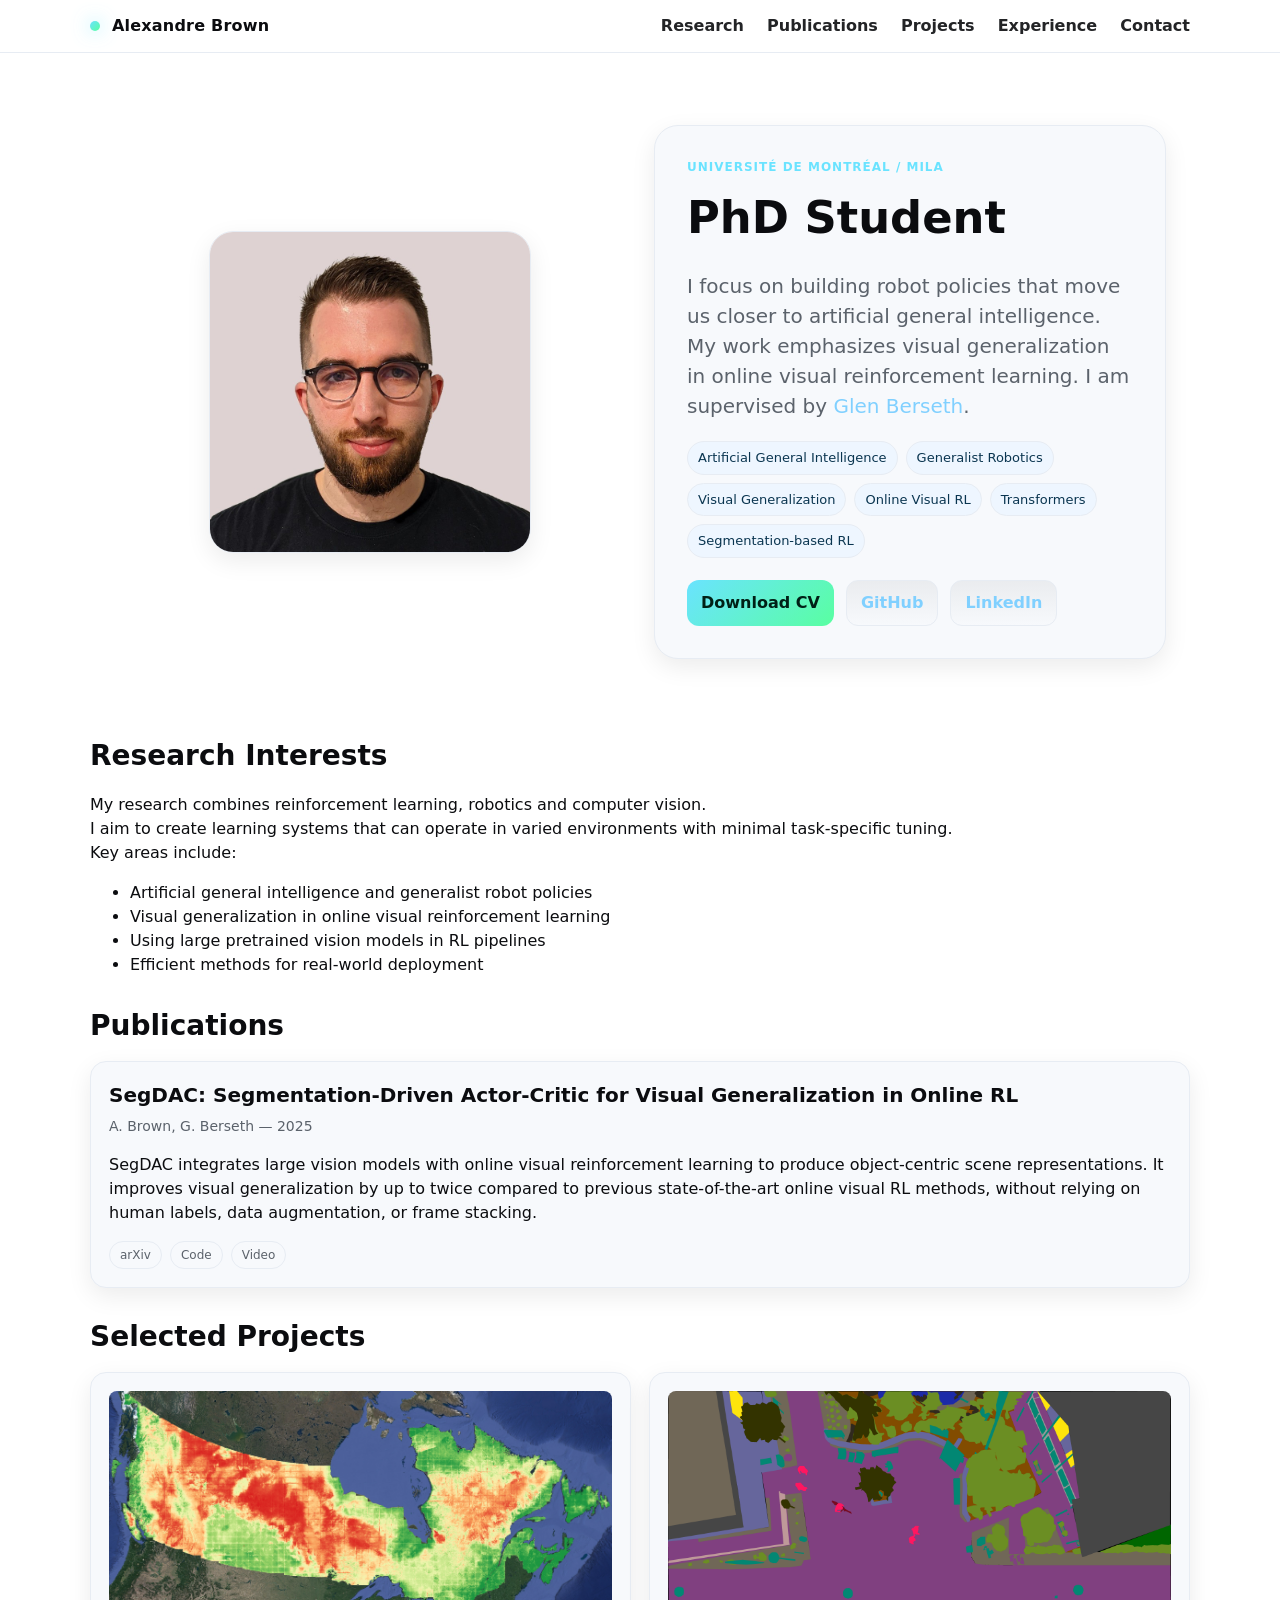
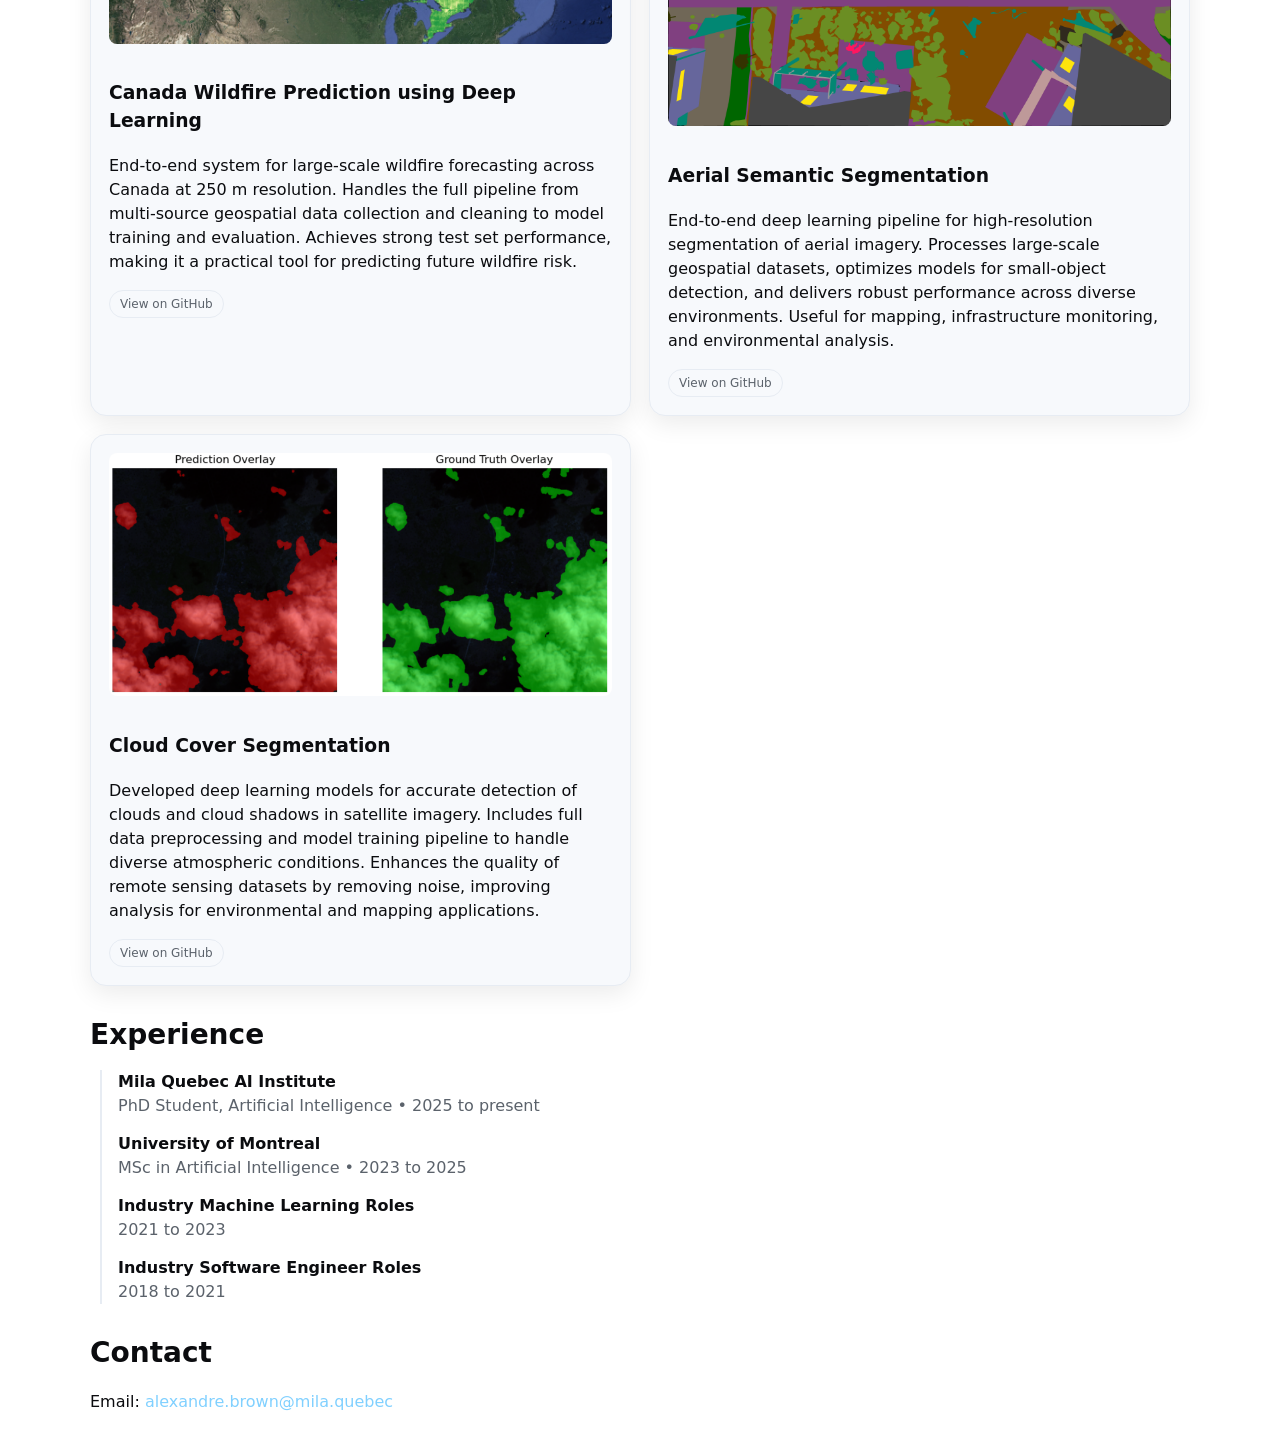
==== index.html @ 9e025491 "Updated publications" ====
<!DOCTYPE html>
<html lang="en">
<head>
  <meta charset="utf-8" />
  <meta name="viewport" content="width=device-width, initial-scale=1" />
  <title>Alexandre Brown — PhD Student at UdeM / Mila</title>
  <meta name="description" content="PhD student at Université de Montréal and Mila working on AGI-oriented generalist robotics, visual generalization in online visual reinforcement learning, and reinforcement learning." />
  <link rel="stylesheet" href="style.css" />
</head>
<body>
  <header class="nav">
    <div class="nav-inner">
      <div class="brand">
        <span class="brand-dot"></span>
        <span>Alexandre Brown</span>
      </div>
      <nav>
        <a href="#research">Research</a>
        <a href="#publications">Publications</a>
        <a href="#projects">Projects</a>
        <a href="#experience">Experience</a>
        <a href="#contact">Contact</a>
      </nav>
    </div>
  </header>

  <main class="wrap">
    <section class="hero">
      <img class="pfp" src="alexbrown.jpeg" alt="Portrait of Alexandre Brown" />
      <div class="hero-card">
        <div class="kicker">Université de Montréal / Mila</div>
        <h1>PhD Student</h1>
        <p class="tagline">
          I focus on building robot policies that move us closer to artificial general intelligence.  
          My work emphasizes visual generalization in online visual reinforcement learning.  
          I am supervised by <a href="https://neo-x.github.io/" target="_blank" rel="noopener">Glen Berseth</a>.
        </p>
        <div class="chips">
          <span class="chip">Artificial General Intelligence</span>
          <span class="chip">Generalist Robotics</span>
          <span class="chip">Visual Generalization</span>
          <span class="chip">Online Visual RL</span>
          <span class="chip">Transformers</span>
          <span class="chip">Segmentation-based RL</span>
        </div>
        <div class="cta">
          <a href="CV.pdf" class="btn primary">Download CV</a>
          <a href="https://github.com/AlexandreBrown" class="btn">GitHub</a>
          <a href="https://www.linkedin.com/in/alexandrebrown/" class="btn">LinkedIn</a>
        </div>
      </div>
    </section>

    <section id="research">
      <div class="section-title">
        <h2>Research Interests</h2>
      </div>
      <p>
        My research combines reinforcement learning, robotics and computer vision.  </br>
        I aim to create learning systems that can operate in varied environments with minimal task-specific tuning.</br>  
        Key areas include:
      </p>
      <ul>
        <li>Artificial general intelligence and generalist robot policies</li>
        <li>Visual generalization in online visual reinforcement learning</li>
        <li>Using large pretrained vision models in RL pipelines</li>
        <li>Efficient methods for real-world deployment</li>
      </ul>
    </section>

    <section id="publications">
      <div class="section-title">
        <h2>Publications</h2>
      </div>
      <div class="paper">
        <h3>SegDAC: Segmentation-Driven Actor-Critic for Visual Generalization in Online RL</h3>
        <div class="meta">A. Brown, G. Berseth — 2025</div>
        <p>
          SegDAC integrates large vision models with online visual reinforcement learning to produce object-centric scene representations.
            It improves visual generalization by up to twice compared to previous state-of-the-art online visual RL methods, without relying on human labels, data augmentation, or frame stacking.
        </p>
        <div class="badges">
          <a class="badge" href="https://arxiv.org/abs/2508.09325" target="_blank">arXiv</a>
          <a class="badge" href="https://github.com/SegDAC/SegDAC" target="_blank">Code</a>
          <a class="badge" href="static/videos/segdac.mp4" target="_blank">Video</a>
        </div>
      </div>
    </section>

    <section id="projects">
  <div class="section-title">
    <h2>Selected Projects</h2>
  </div>
  <div class="grid">

    <!-- Wildfire Prediction -->
    <div class="col-6 card">
      <img src="images/wildfire_project.png" alt="Wildfire Prediction" style="width:100%; border-radius:8px; margin-bottom:10px;">
      <h3>Canada Wildfire Prediction using Deep Learning</h3>
      <p>
        End-to-end system for large-scale wildfire forecasting across Canada at 250 m resolution.  
        Handles the full pipeline from multi-source geospatial data collection and cleaning to model training and evaluation.  
        Achieves strong test set performance, making it a practical tool for predicting future wildfire risk.
      </p>
      <div class="badges">
        <a class="badge" href="https://github.com/AlexandreBrown/WildfirePrediction" target="_blank">View on GitHub</a>
      </div>
    </div>

    <!-- Aerial Semantic Segmentation -->
    <div class="col-6 card">
      <img src="images/aerial_semantic_seg_project.png" alt="Aerial Semantic Segmentation" style="width:100%; border-radius:8px; margin-bottom:10px;">
      <h3>Aerial Semantic Segmentation</h3>
      <p>
        End-to-end deep learning pipeline for high-resolution segmentation of aerial imagery.  
        Processes large-scale geospatial datasets, optimizes models for small-object detection, and delivers robust performance across diverse environments.  
        Useful for mapping, infrastructure monitoring, and environmental analysis.
      </p>
      <div class="badges">
        <a class="badge" href="https://github.com/AlexandreBrown/AerialSemanticSegmentation" target="_blank">View on GitHub</a>
      </div>
    </div>

    <!-- Cloud Cover Detection -->
    <div class="col-6 card">
      <img src="images/cloud_cover_result.png" alt="Cloud Cover Detection" style="width:100%; border-radius:8px; margin-bottom:10px;">
      <h3>Cloud Cover Segmentation</h3>
      <p>
        Developed deep learning models for accurate detection of clouds and cloud shadows in satellite imagery.  
        Includes full data preprocessing and model training pipeline to handle diverse atmospheric conditions.  
        Enhances the quality of remote sensing datasets by removing noise, improving analysis for environmental and mapping applications.
      </p>
      <div class="badges">
        <a class="badge" href="https://github.com/GIF-7005-Projet/cloud-cover-detection" target="_blank">View on GitHub</a>
      </div>
    </div>

</div>
</section>

    <section id="experience">
      <div class="section-title">
        <h2>Experience</h2>
      </div>
      <div class="timeline">
        <div class="timeline-item">
          <strong>Mila Quebec AI Institute</strong><br />
          <span class="muted">PhD Student, Artificial Intelligence • 2025 to present</span>
        </div>
        <div class="timeline-item">
          <strong>University of Montreal</strong><br />
          <span class="muted">MSc in Artificial Intelligence • 2023 to 2025</span>
        </div>
        <div class="timeline-item">
          <strong>Industry Machine Learning Roles</strong><br />
          <span class="muted">2021 to 2023</span>
        </div>
        <div class="timeline-item">
          <strong>Industry Software Engineer Roles</strong><br />
          <span class="muted">2018 to 2021</span>
        </div>
      </div>
    </section>

    <section id="contact">
      <div class="section-title">
        <h2>Contact</h2>
      </div>
      <p>Email: <a href="mailto:alexandre.brown@mila.quebec">alexandre.brown@mila.quebec</a></p>
    </section>
  </main>
</body>
</html>
---- style.css ----
:root {
  --bg: #0b0c0f;
  --text: #e6e6e6;
  --muted: #a0a6ad;
  --brand: #6ae3ff;
  --card: #12141a;
  --link: #80d0ff;
  --accent: #59ffa1;
  --border: #1f2530;
  --shadow: 0 10px 30px rgba(0,0,0,0.3);
  --radius: 16px;
  --maxw: 1100px;
}
@media (prefers-color-scheme: light) {
  :root { --bg: #ffffff; --text: #0b0c0f; --muted: #5b626b; --card:#f7f9fc; --border:#e7ecf3; --shadow:0 8px 24px rgba(0,0,0,0.08);}
}
html, body { margin:0; padding:0; background: var(--bg); color: var(--text); font-family: ui-sans-serif, system-ui, -apple-system, Segoe UI, Roboto, "Helvetica Neue", Arial, "Noto Sans", "Apple Color Emoji", "Segoe UI Emoji"; line-height:1.5; }
a { color: var(--link); text-decoration: none; }
a:hover { text-decoration: underline; }
.wrap { max-width: var(--maxw); margin: 0 auto; padding: 24px; }
header.nav {
  position: sticky; top:0; z-index: 20; backdrop-filter: saturate(1.2) blur(8px);
  background: color-mix(in oklab, var(--bg) 85%, transparent);
  border-bottom: 1px solid var(--border);
}
.nav-inner { display:flex; align-items:center; justify-content:space-between; gap:16px; padding: 14px 24px; max-width:var(--maxw); margin:0 auto;}
.brand { display:flex; align-items:center; gap:12px; font-weight:700; letter-spacing:0.2px; }
.brand-dot { width:10px; height:10px; border-radius:50%; background:linear-gradient(135deg, var(--brand), var(--accent)); box-shadow: 0 0 18px rgba(106,227,255,0.7); }
nav a { margin-left:18px; font-weight:600; color: var(--text); opacity:0.9; }
.hero { display:grid; grid-template-columns: 1fr 1fr; gap:28px; align-items:center; padding:48px 24px; }
.hero-card {
  background: var(--card); border:1px solid var(--border); border-radius: calc(var(--radius) + 8px);
  box-shadow: var(--shadow); padding:32px;
}
.kicker { color: var(--brand); font-weight:700; text-transform:uppercase; letter-spacing: 1px; font-size:12px; }
h1 { font-size: clamp(28px, 3.5vw, 48px); margin: 8px 0 12px; }
.tagline { font-size: clamp(16px, 1.6vw, 20px); color: var(--muted); }
.chips { display:flex; flex-wrap:wrap; gap:8px; margin:18px 0 0; }
.chip { background: #0f1724; color:#bde9ff; border:1px solid var(--border); padding:6px 10px; border-radius:999px; font-size:13px; }
@media (prefers-color-scheme: light) { .chip{ background:#eef6ff; color:#0a3550; } }
.cta { display:flex; gap:12px; margin-top:22px; flex-wrap:wrap; }
.btn {
  display:inline-flex; align-items:center; gap:10px; padding:10px 14px; border-radius:12px; font-weight:700; border:1px solid var(--border);
  background: linear-gradient(180deg, color-mix(in oklab, var(--card), #000 4%), var(--card));
}
.btn.primary { background: linear-gradient(135deg, var(--brand), var(--accent)); color:#002016; border:none; }
.pfp {
  width: 100%; max-width: 320px; aspect-ratio:1/1; border-radius: 24px; object-fit: cover; border: 1px solid var(--border); box-shadow: var(--shadow);
  justify-self:center;
}
.section-title { display:flex; align-items:center; gap:12px; margin: 28px 0 14px; }
.section-title h2 { margin:0; font-size: clamp(20px, 2.2vw, 28px); }
.grid { display:grid; gap:18px; grid-template-columns: repeat(12, 1fr); }
.col-6 { grid-column: span 6; }
.paper, .card {
  background: var(--card); border: 1px solid var(--border); border-radius: var(--radius); padding:18px; box-shadow: var(--shadow);
}
.paper h3 { margin: 0 0 6px; font-size: clamp(16px, 1.7vw, 20px); }
.meta { color: var(--muted); font-size: 14px; margin-bottom:10px; }
.badges { display:flex; flex-wrap:wrap; gap:8px; margin-top:8px; }
.badge { border:1px solid var(--border); border-radius:999px; padding:4px 10px; font-size:12px; color: var(--muted); }
.proj-title { font-weight:700; margin-bottom:4px; }
.timeline { border-left: 2px solid var(--border); margin-left:10px; padding-left:16px; }
.timeline-item { margin: 8px 0 14px; }
.muted { color: var(--muted); }
footer { border-top:1px solid var(--border); margin-top:32px; padding:28px 0 48px; color: var(--muted); }
@media (max-width: 920px) {
  .hero { grid-template-columns: 1fr; }
  .col-6 { grid-column: span 12; }
}
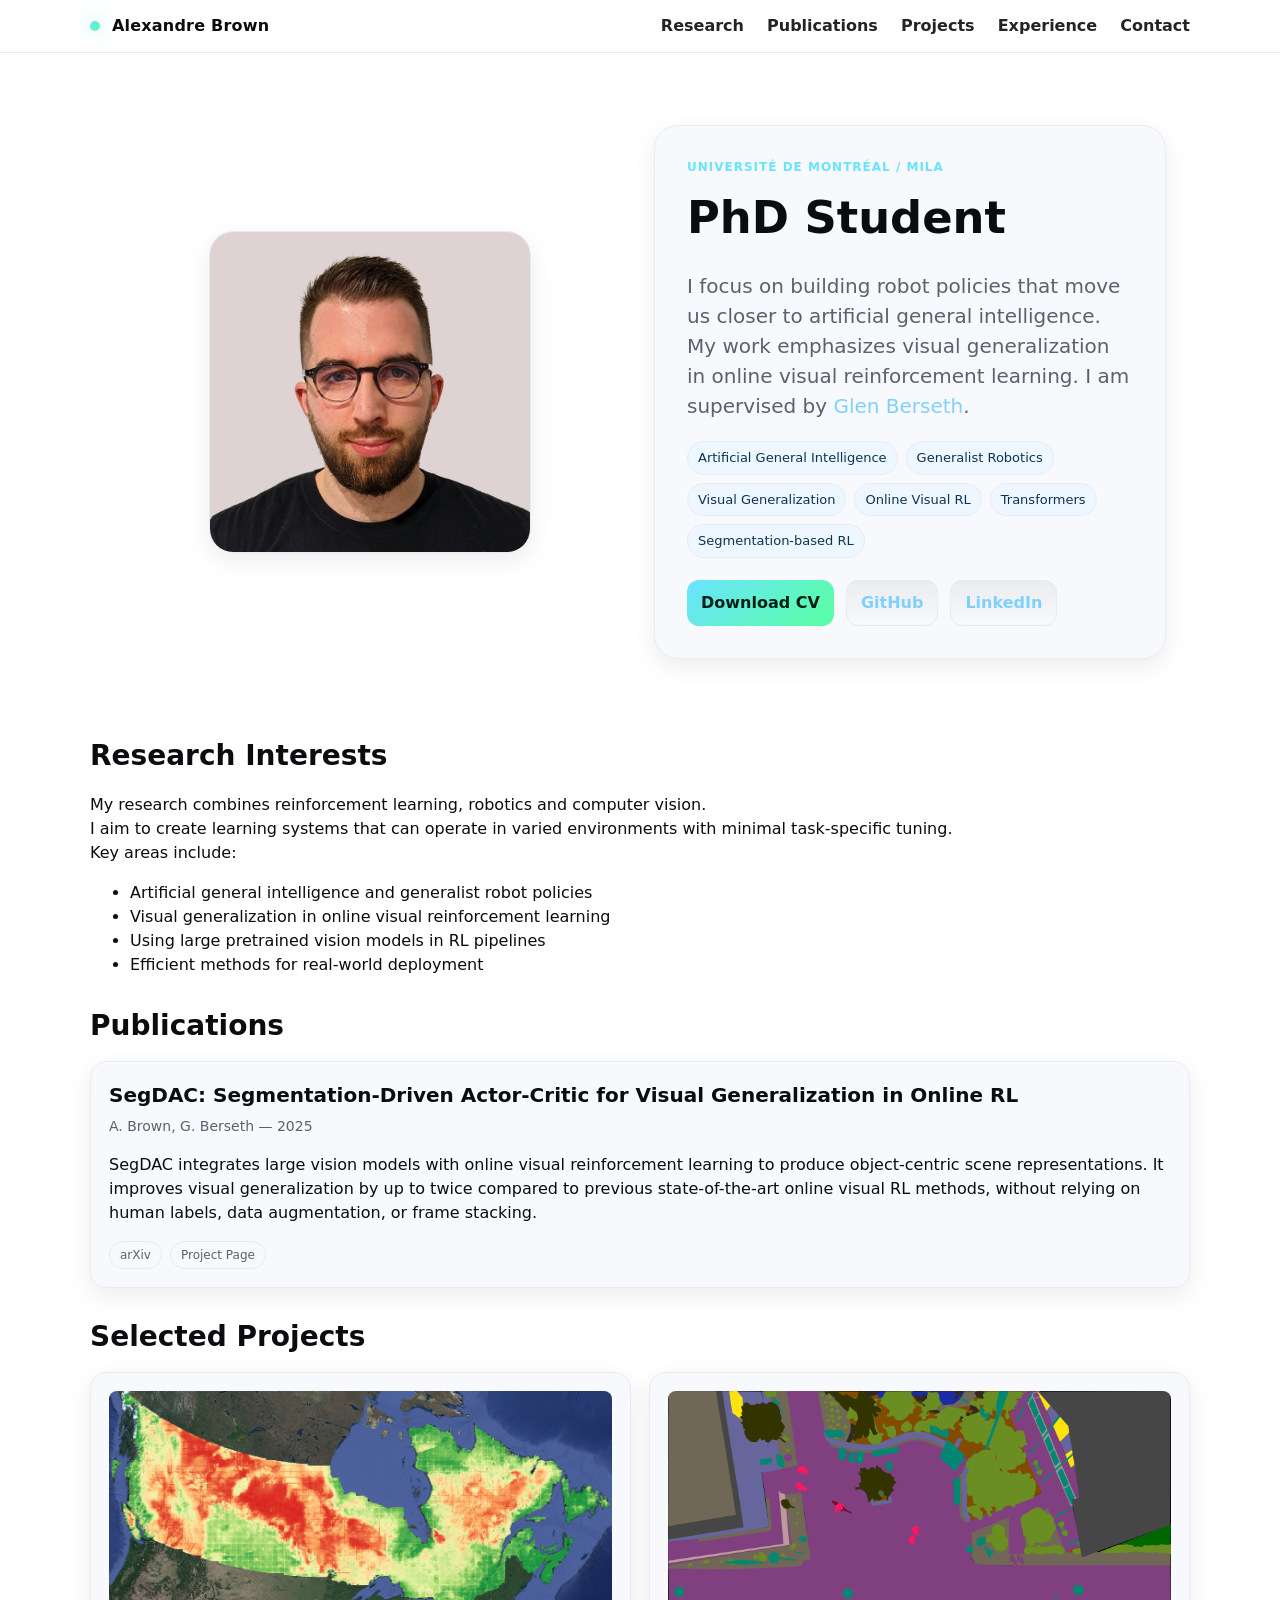
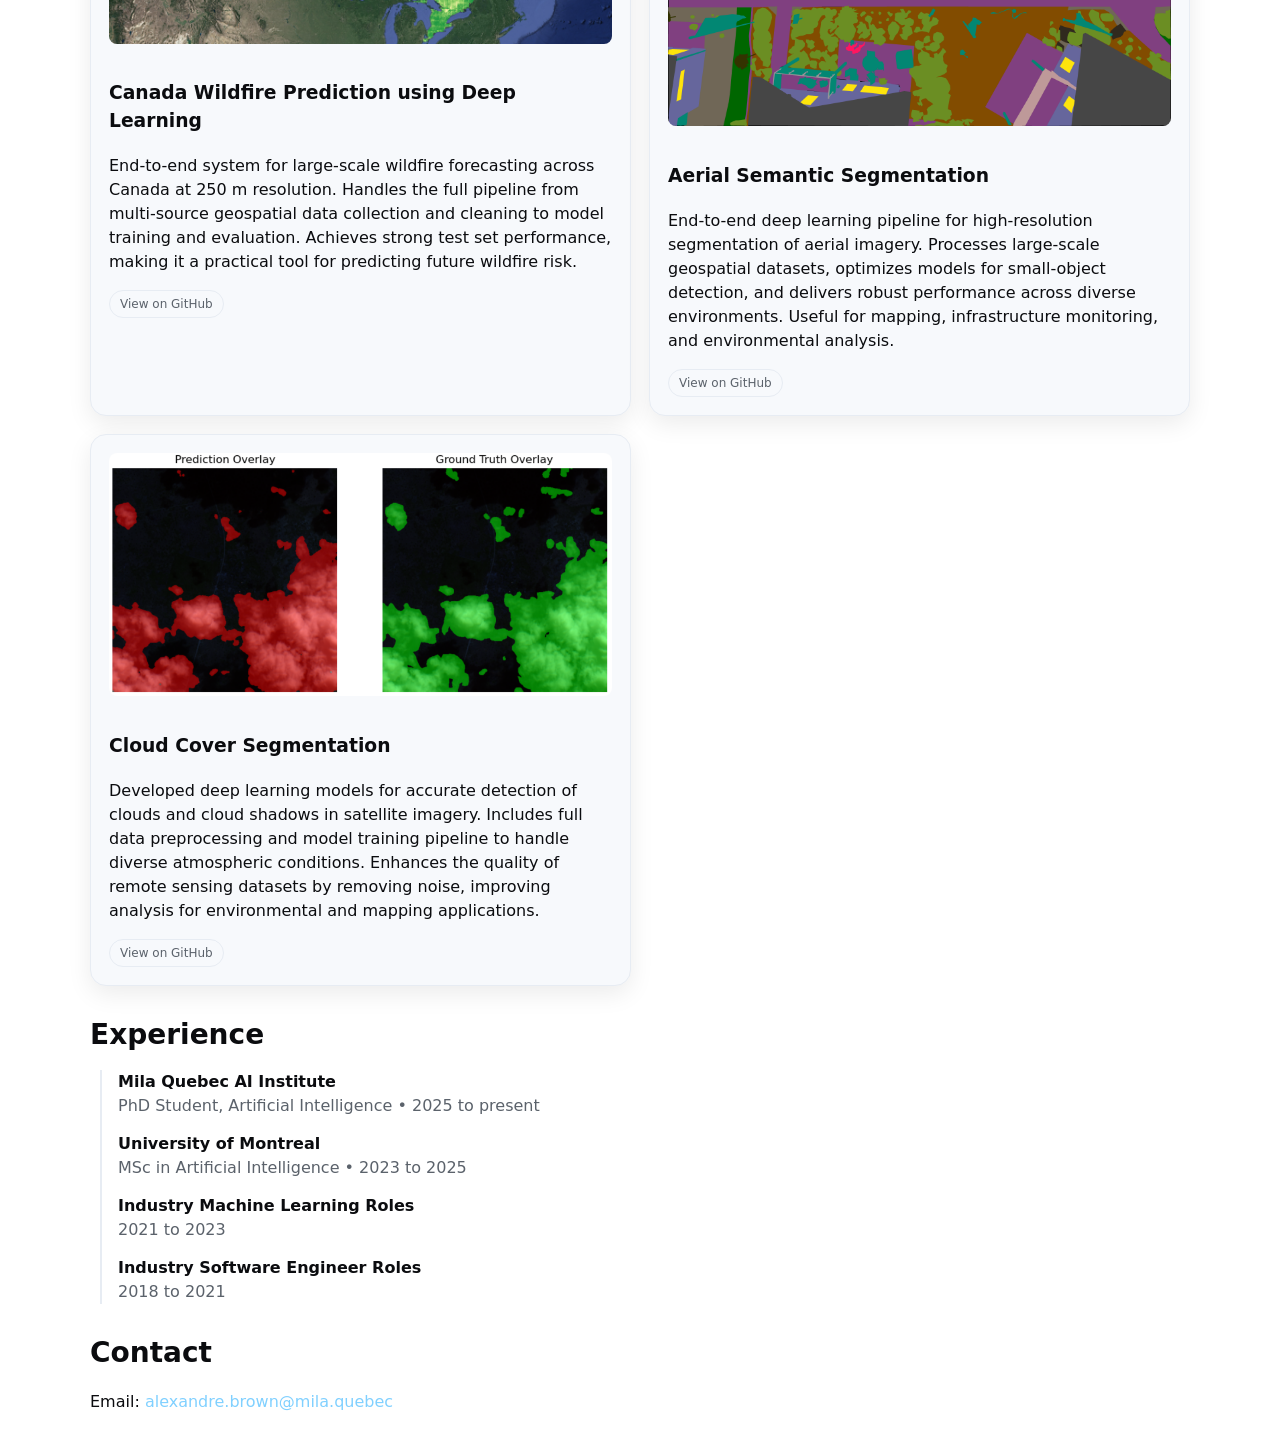
==== commit 0699cf79: "Updated segdac project link" ====
--- a/index.html
+++ b/index.html
@@ -81,8 +81,7 @@
         </p>
         <div class="badges">
           <a class="badge" href="https://arxiv.org/abs/2508.09325" target="_blank">arXiv</a>
-          <a class="badge" href="https://github.com/SegDAC/SegDAC" target="_blank">Code</a>
-          <a class="badge" href="static/videos/segdac.mp4" target="_blank">Video</a>
+          <a class="badge" href="https://segdac.github.io/" target="_blank">Project Page</a>
         </div>
       </div>
     </section>
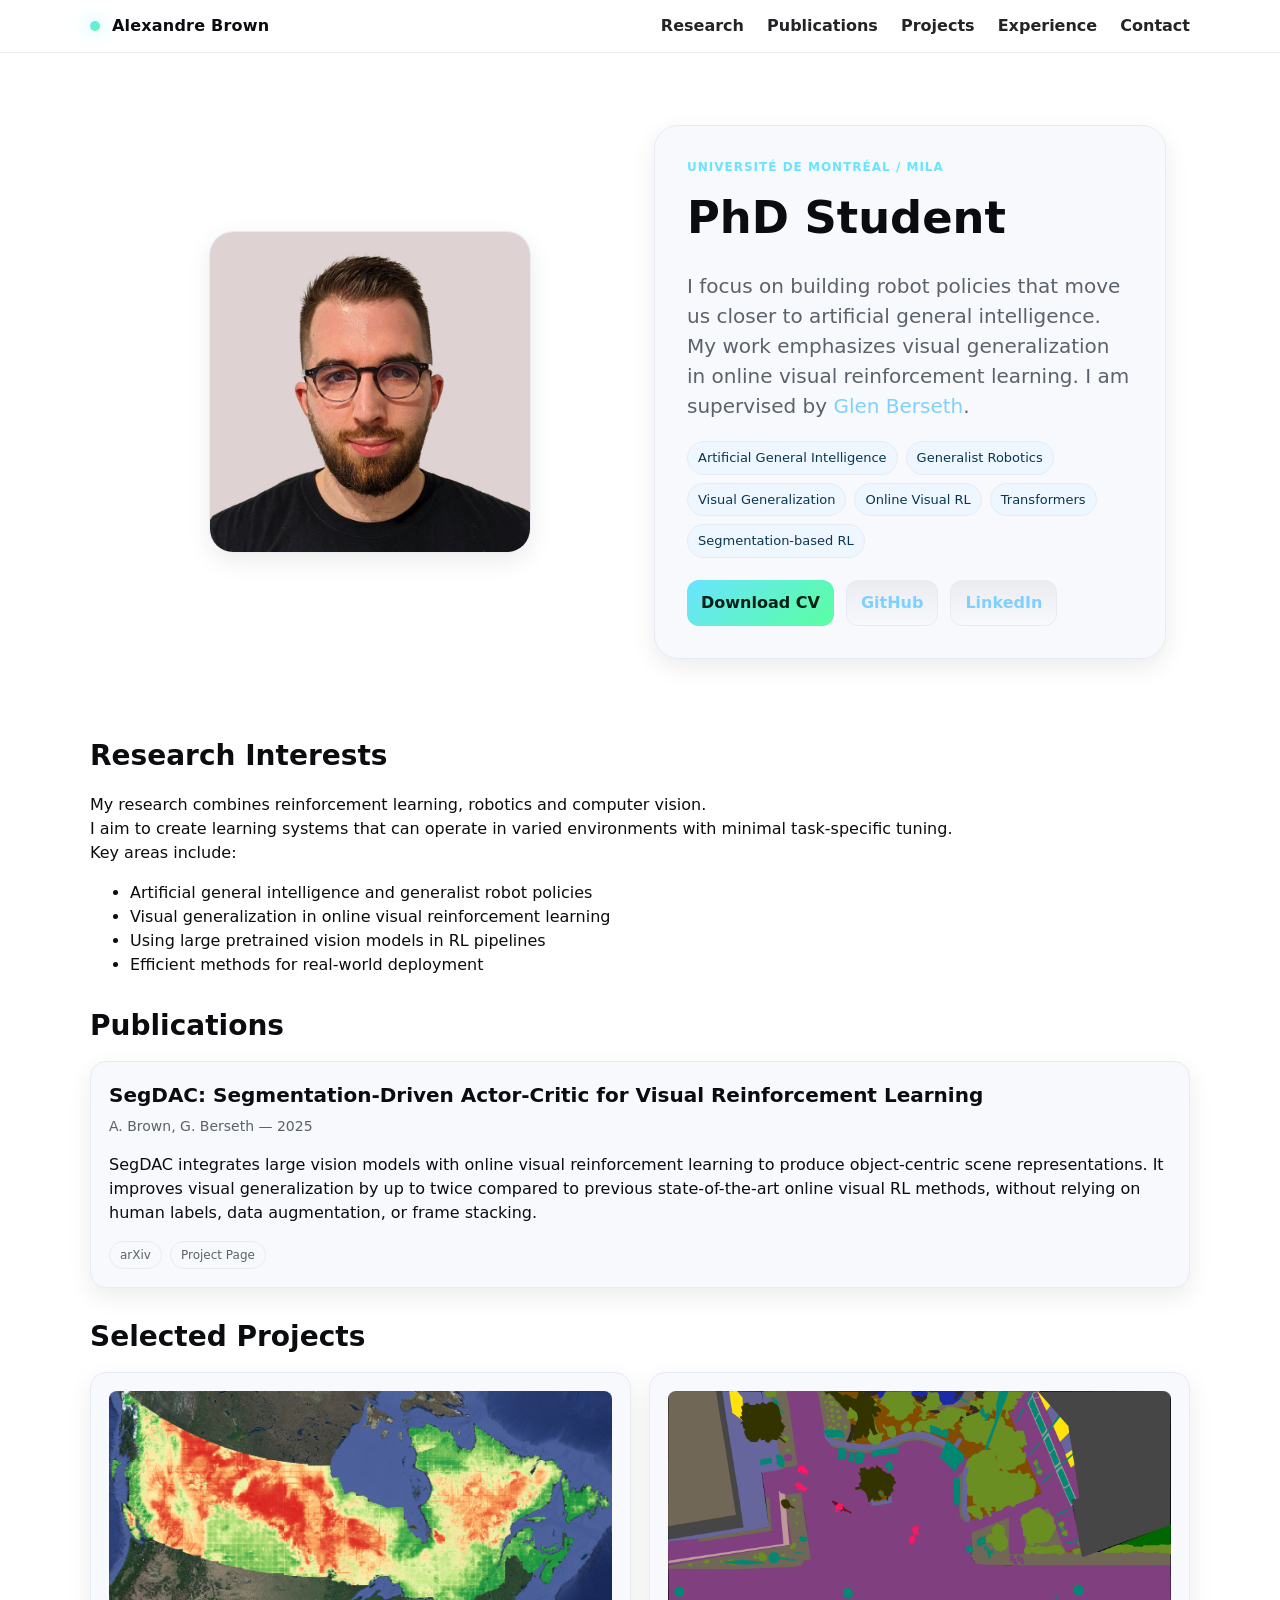
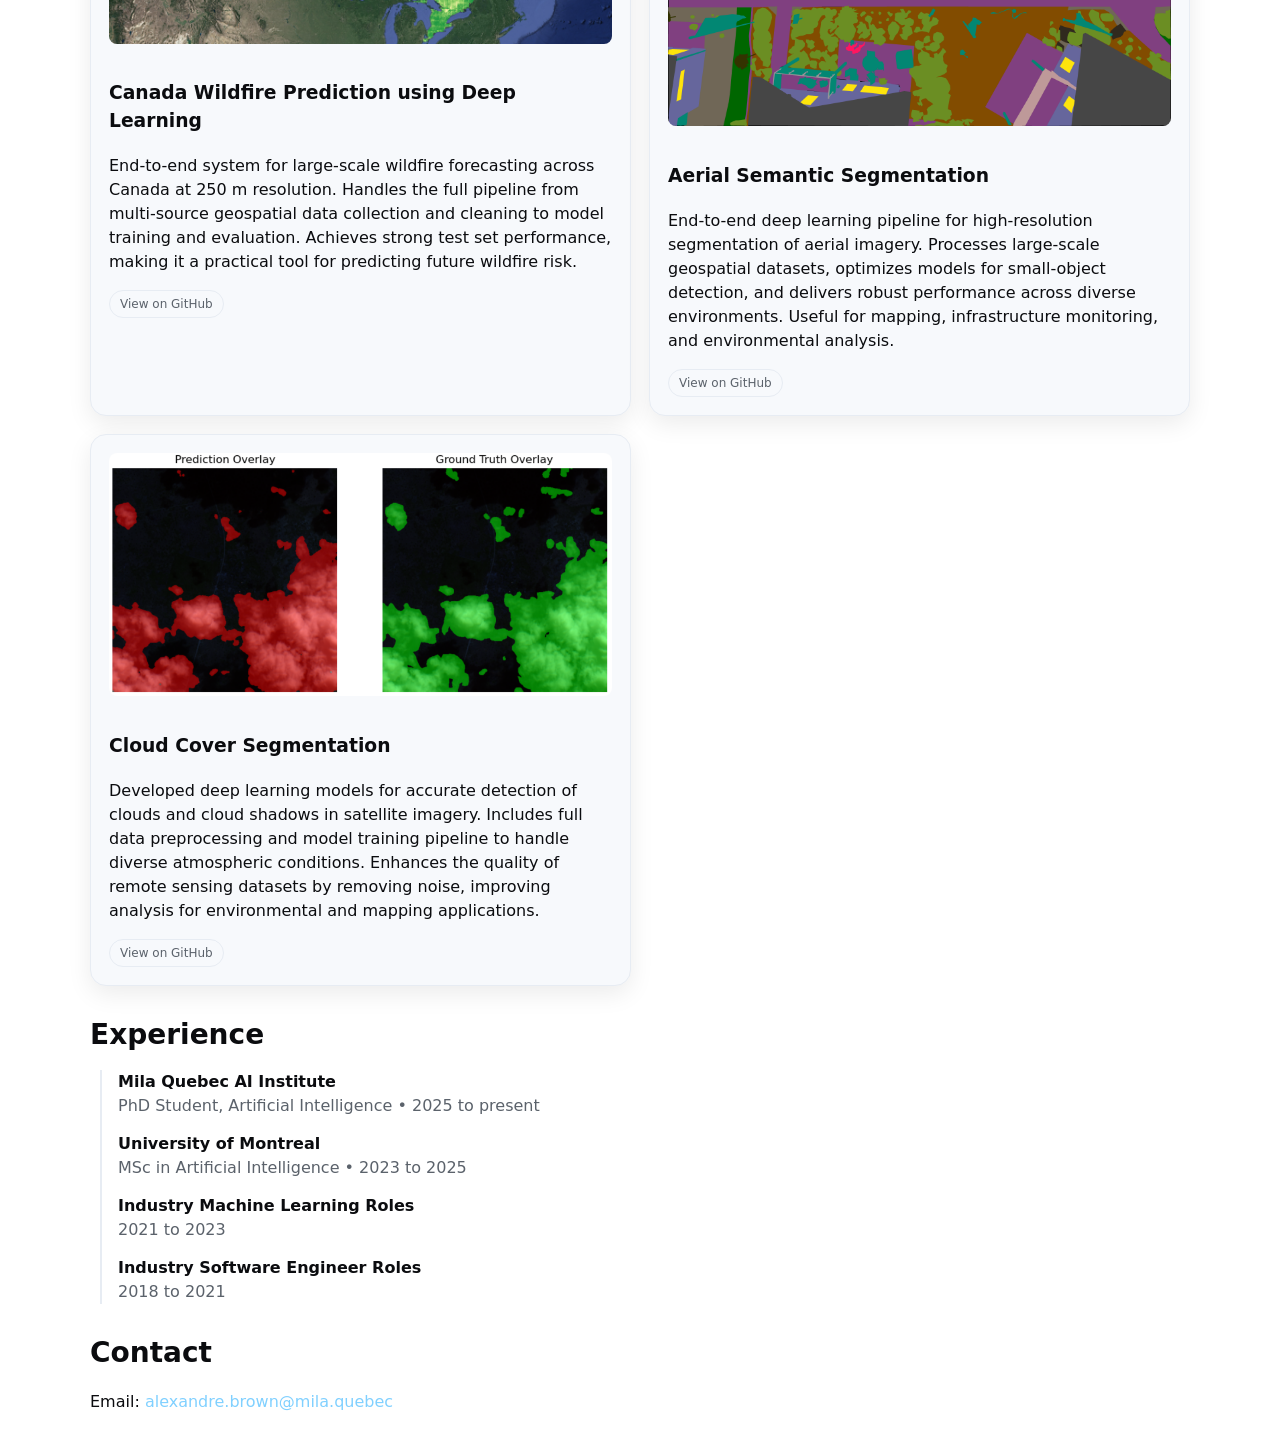
==== commit 4defe843: "Updated publication name" ====
--- a/index.html
+++ b/index.html
@@ -73,7 +73,7 @@
         <h2>Publications</h2>
       </div>
       <div class="paper">
-        <h3>SegDAC: Segmentation-Driven Actor-Critic for Visual Generalization in Online RL</h3>
+        <h3>SegDAC: Segmentation-Driven Actor-Critic for Visual Reinforcement Learning</h3>
         <div class="meta">A. Brown, G. Berseth — 2025</div>
         <p>
           SegDAC integrates large vision models with online visual reinforcement learning to produce object-centric scene representations.
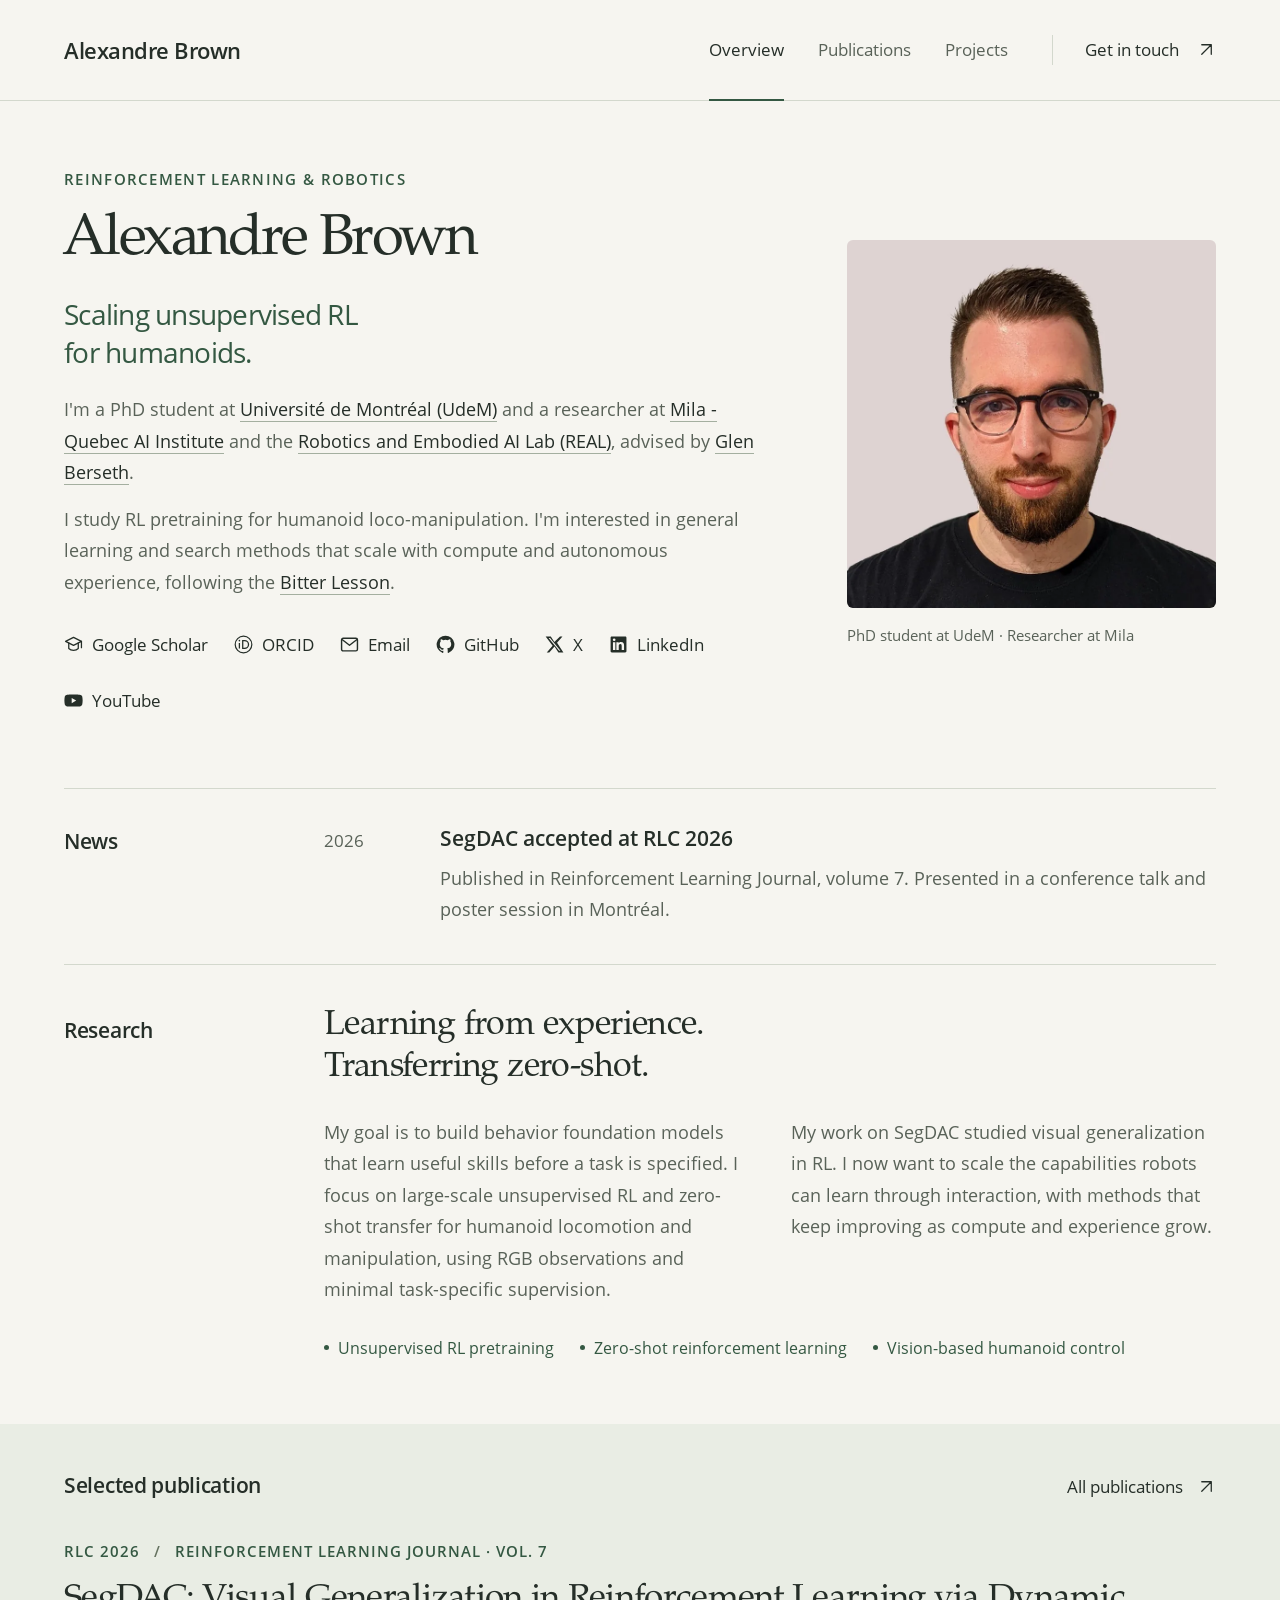
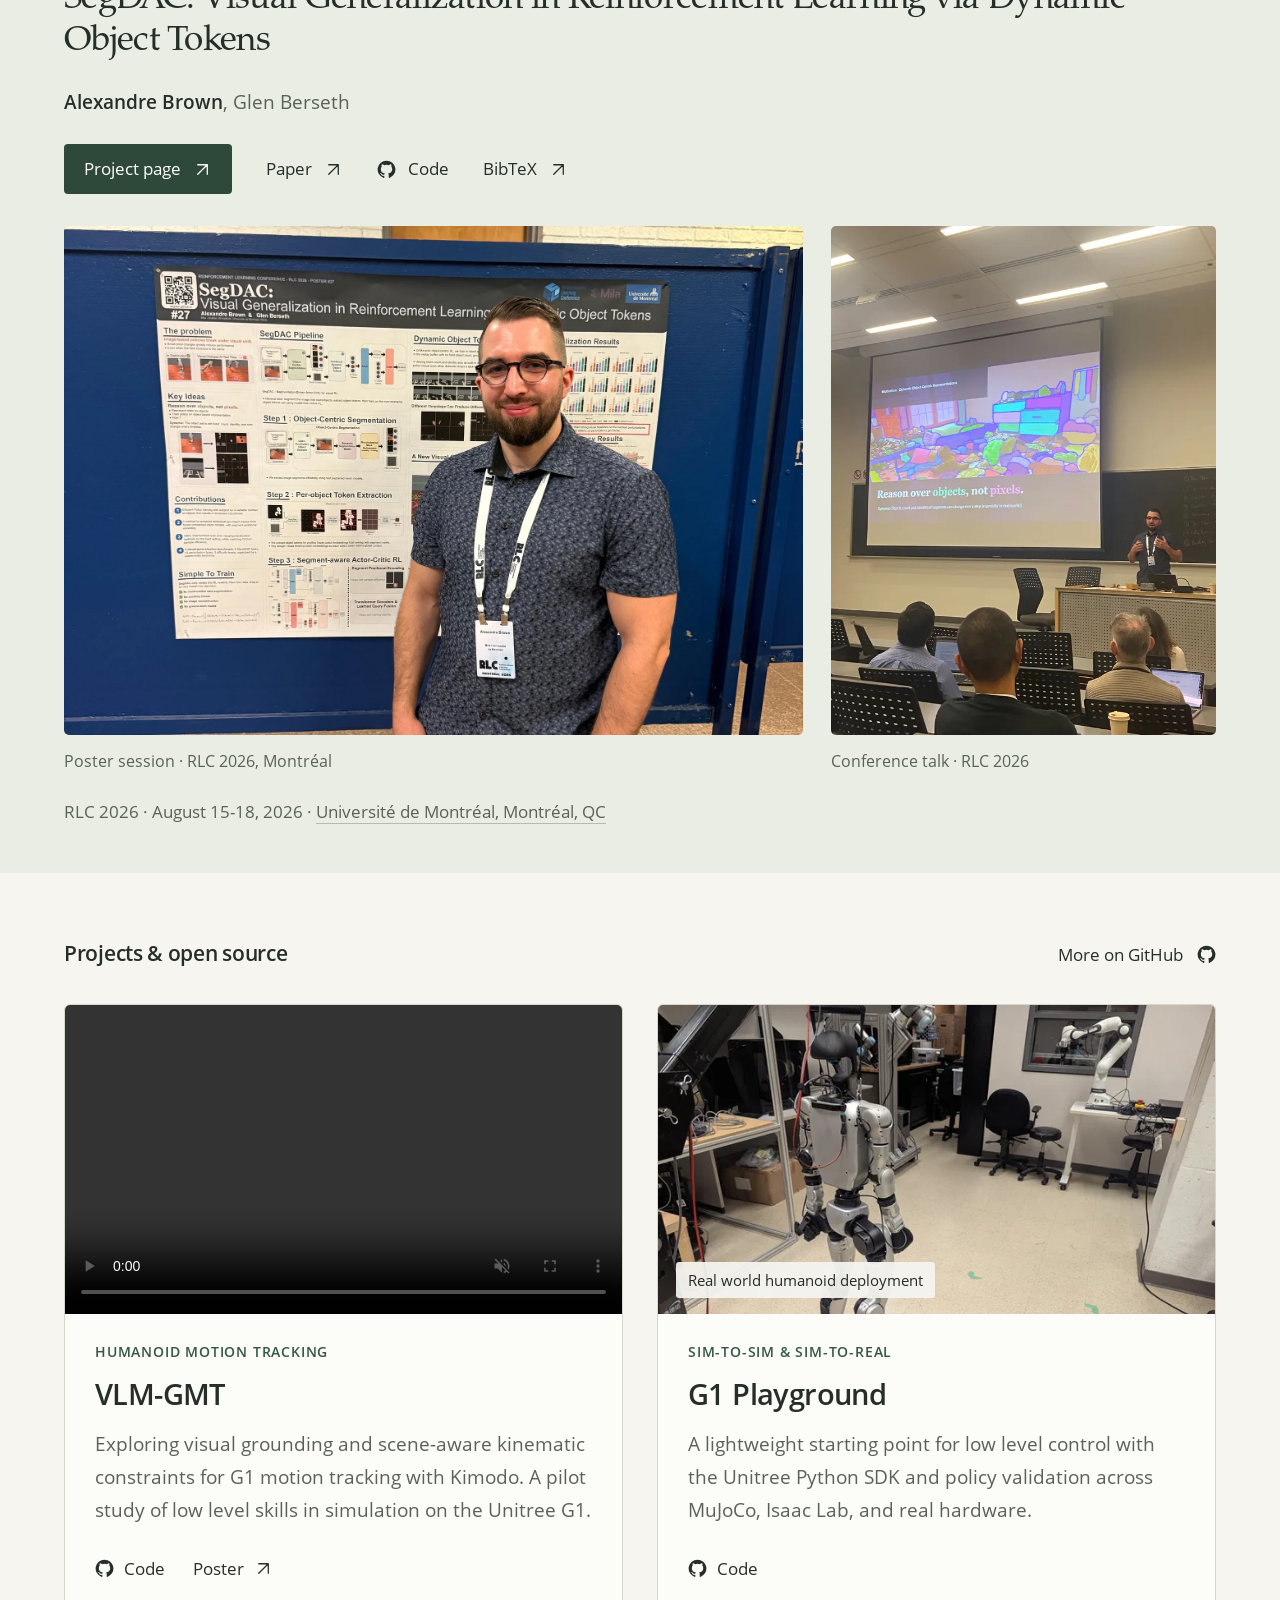
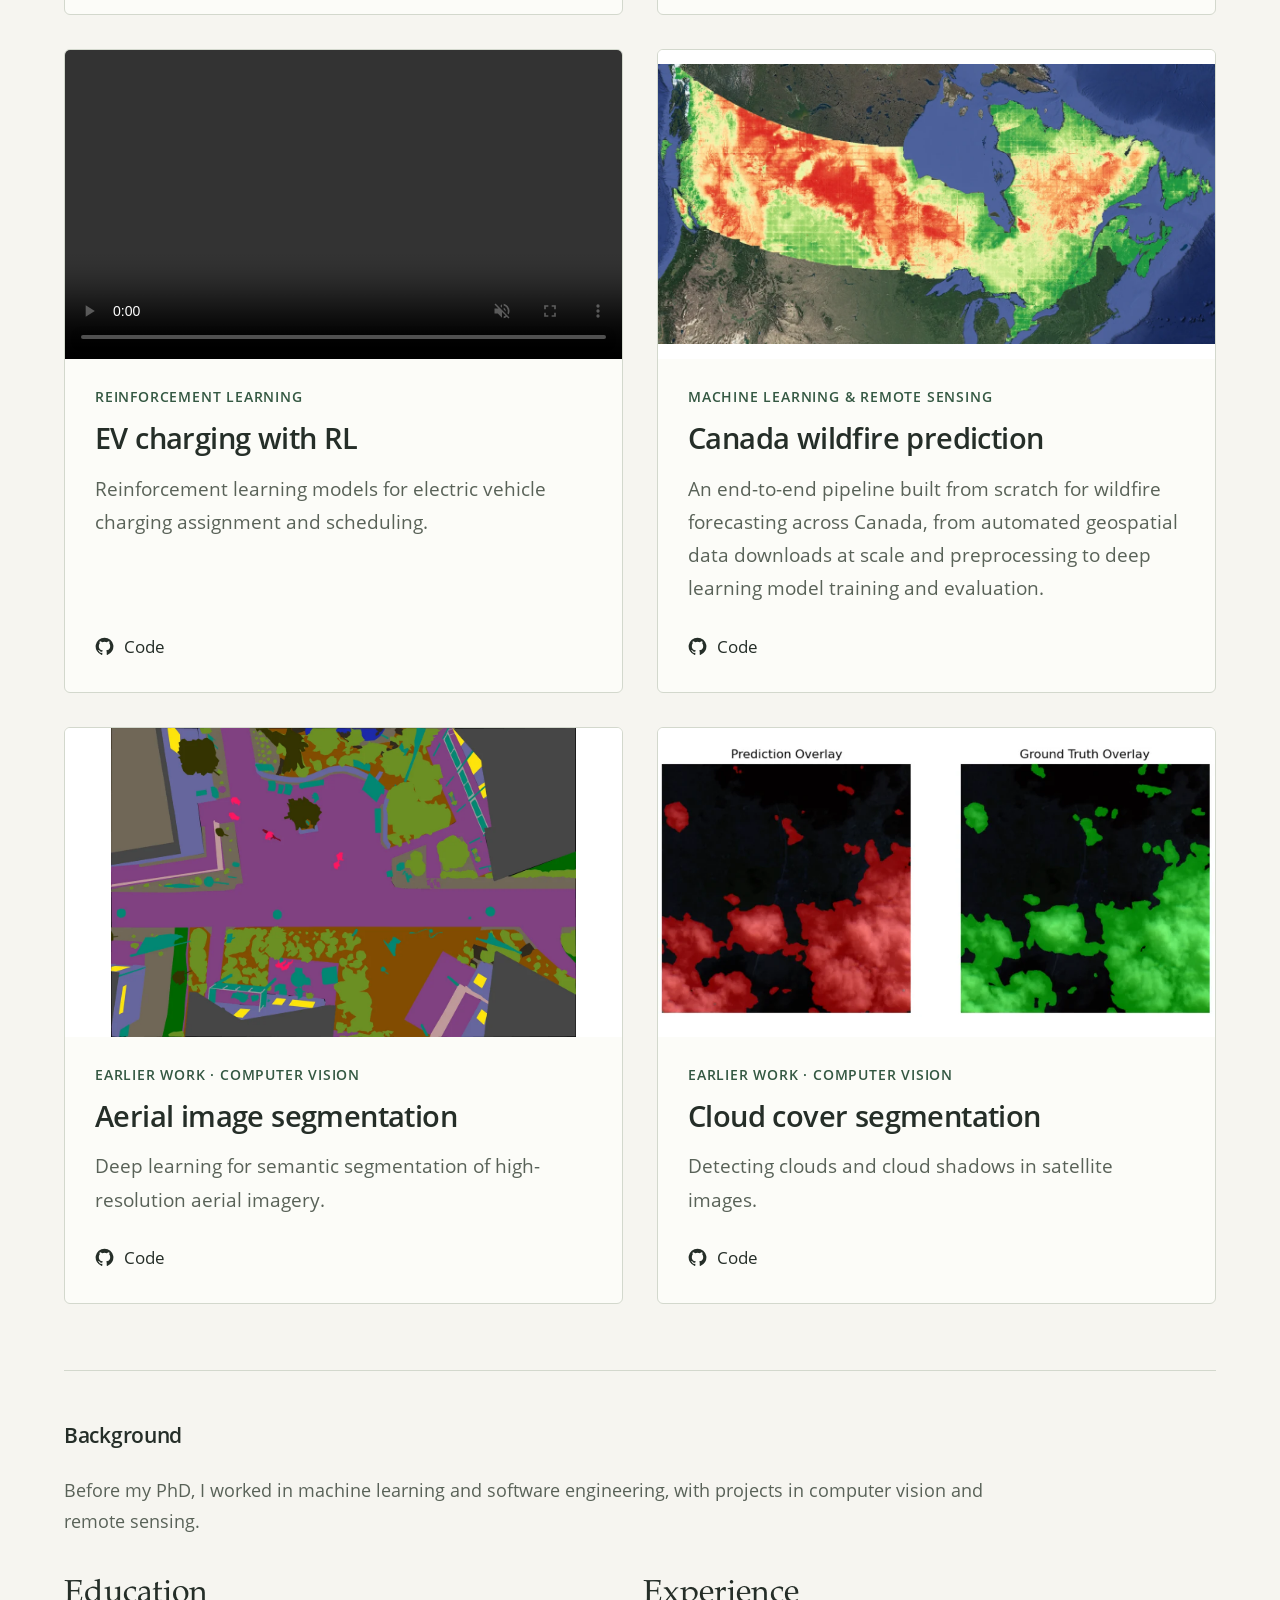
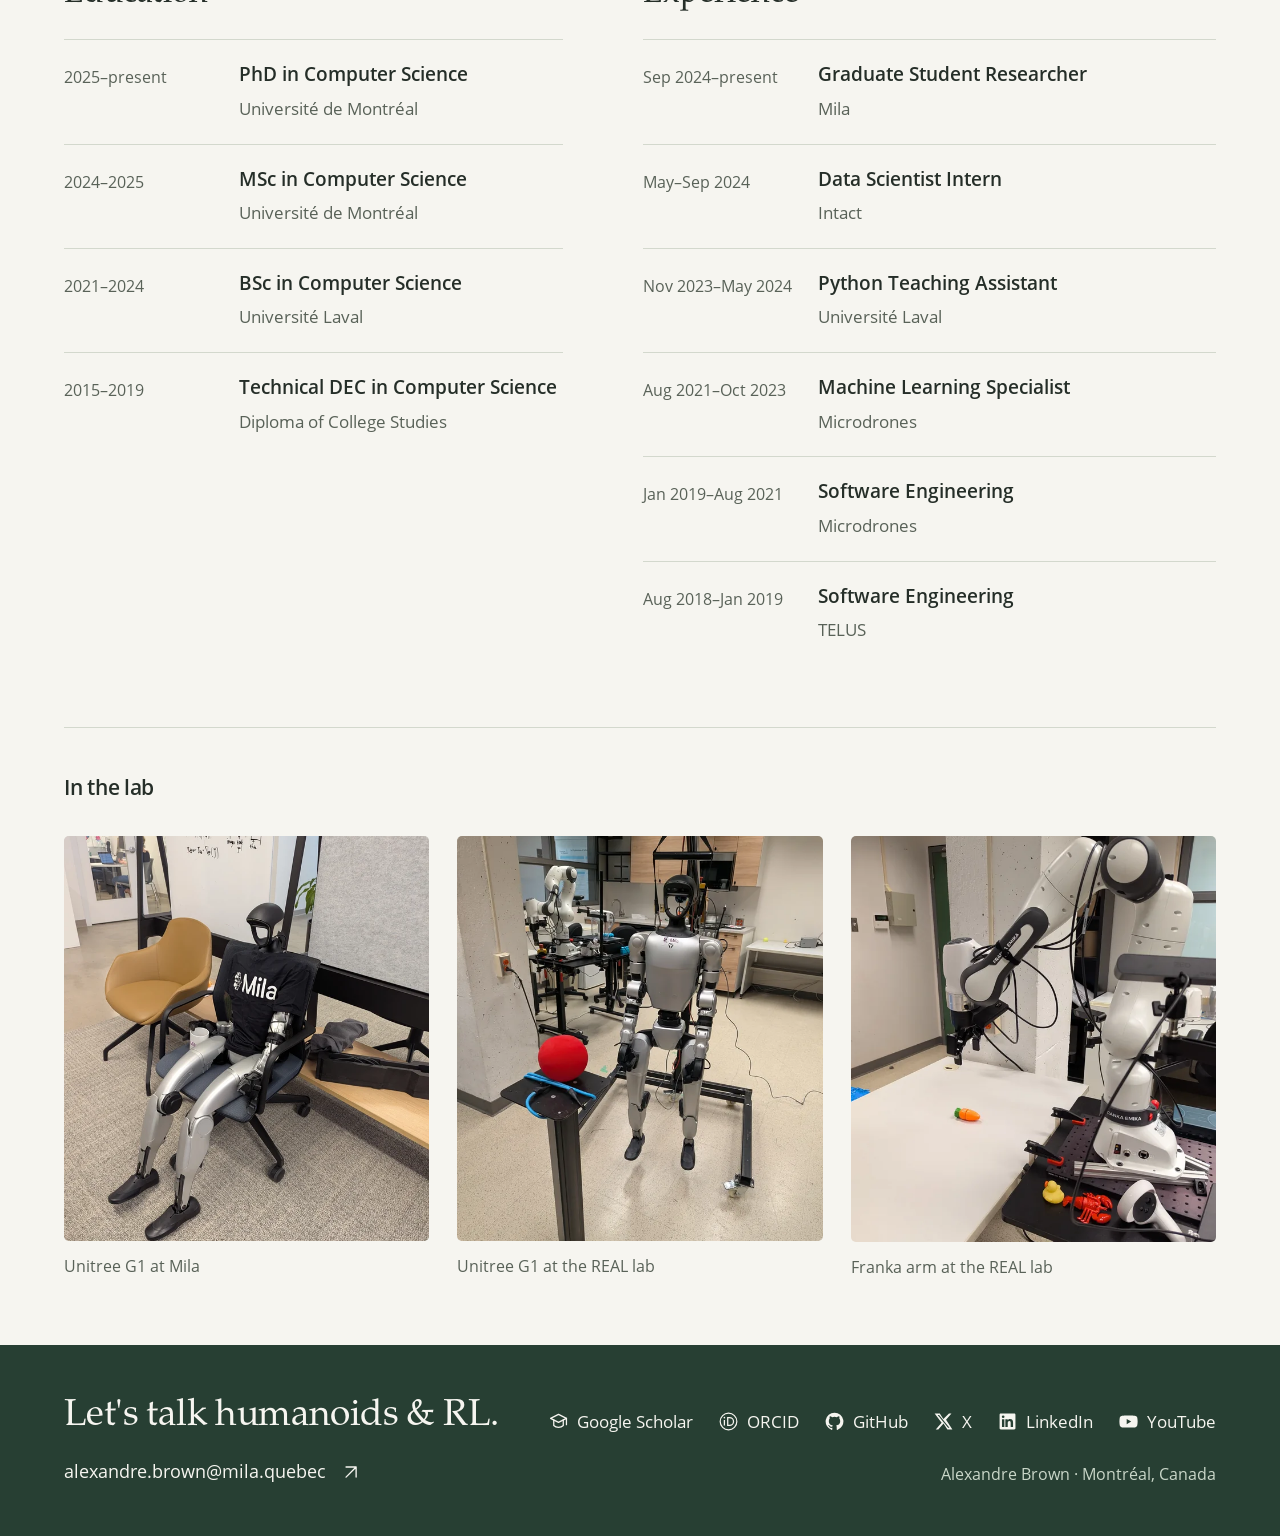
==== commit fdc75bcd: "Updated website" ====
--- a/index.html
+++ b/index.html
@@ -1,172 +1,489 @@
-<!DOCTYPE html>
+<!doctype html>
 <html lang="en">
+
 <head>
-  <meta charset="utf-8" />
-  <meta name="viewport" content="width=device-width, initial-scale=1" />
-  <title>Alexandre Brown — PhD Student at UdeM / Mila</title>
-  <meta name="description" content="PhD student at Université de Montréal and Mila working on AGI-oriented generalist robotics, visual generalization in online visual reinforcement learning, and reinforcement learning." />
-  <link rel="stylesheet" href="style.css" />
+    <meta charset="utf-8">
+    <meta name="viewport" content="width=device-width, initial-scale=1">
+    <meta name="theme-color" content="#f6f5f0">
+    <meta name="description"
+        content="Alexandre Brown. PhD student at Université de Montréal and researcher at Mila and the Robotics and Embodied AI Lab (REAL). Unsupervised reinforcement learning, zero-shot transfer, and humanoid loco-manipulation.">
+    <meta property="og:type" content="website">
+    <meta property="og:title" content="Alexandre Brown | Reinforcement Learning & Robotics">
+    <meta property="og:description"
+        content="Alexandre Brown. PhD student at Université de Montréal and researcher at Mila and the Robotics and Embodied AI Lab (REAL). Unsupervised reinforcement learning, zero-shot transfer, and humanoid loco-manipulation.">
+    <title>Alexandre Brown | Reinforcement Learning & Robotics</title>
+    <link rel="icon" href="assets/favicon.svg" type="image/svg+xml">
+    <link rel="preload" href="assets/fonts/open-sans-regular.woff2" as="font" type="font/woff2" crossorigin>
+    <link rel="preload" href="assets/fonts/p052-roman.woff2" as="font" type="font/woff2" crossorigin>
+    <link rel="stylesheet" href="assets/style.css">
+    <script src="assets/site.js" defer></script>
 </head>
-<body>
-  <header class="nav">
-    <div class="nav-inner">
-      <div class="brand">
-        <span class="brand-dot"></span>
-        <span>Alexandre Brown</span>
-      </div>
-      <nav>
-        <a href="#research">Research</a>
-        <a href="#publications">Publications</a>
-        <a href="#projects">Projects</a>
-        <a href="#experience">Experience</a>
-        <a href="#contact">Contact</a>
-      </nav>
-    </div>
-  </header>
 
-  <main class="wrap">
-    <section class="hero">
-      <img class="pfp" src="alexbrown.jpeg" alt="Portrait of Alexandre Brown" />
-      <div class="hero-card">
-        <div class="kicker">Université de Montréal / Mila</div>
-        <h1>PhD Student</h1>
-        <p class="tagline">
-          I focus on building robot policies that move us closer to artificial general intelligence.  
-          My work emphasizes visual generalization in online visual reinforcement learning.  
-          I am supervised by <a href="https://neo-x.github.io/" target="_blank" rel="noopener">Glen Berseth</a>.
-        </p>
-        <div class="chips">
-          <span class="chip">Artificial General Intelligence</span>
-          <span class="chip">Generalist Robotics</span>
-          <span class="chip">Visual Generalization</span>
-          <span class="chip">Online Visual RL</span>
-          <span class="chip">Transformers</span>
-          <span class="chip">Segmentation-based RL</span>
+<body><a class="skip-link" href="#main">Skip to content</a><svg class="icon-definitions"
+        xmlns="http://www.w3.org/2000/svg" aria-hidden="true">
+        <defs>
+            <symbol id="icon-github" viewBox="0 0 24 24">
+                <path fill="currentColor"
+                    d="M12 .8a11.2 11.2 0 0 0-3.54 21.83c.56.1.77-.24.77-.54v-2.1c-3.13.68-3.79-1.33-3.79-1.33-.51-1.3-1.25-1.65-1.25-1.65-1.02-.7.08-.69.08-.69 1.13.08 1.72 1.16 1.72 1.16 1 1.71 2.62 1.22 3.26.93.1-.72.4-1.22.71-1.5-2.5-.28-5.12-1.25-5.12-5.56 0-1.23.44-2.23 1.16-3.02-.12-.29-.5-1.43.11-2.98 0 0 .95-.3 3.08 1.15a10.7 10.7 0 0 1 5.61 0c2.14-1.45 3.08-1.15 3.08-1.15.61 1.55.23 2.69.11 2.98.72.79 1.16 1.79 1.16 3.02 0 4.32-2.63 5.27-5.14 5.55.4.35.76 1.04.76 2.1v3.09c0 .3.2.65.77.54A11.2 11.2 0 0 0 12 .8Z" />
+            </symbol>
+            <symbol id="icon-x" viewBox="0 0 24 24">
+                <path fill="currentColor"
+                    d="M18.9 2H22l-6.8 7.8L23.2 22h-6.3L12 14.5 5.4 22H2.2l7.4-8.5L.8 2h6.5l4.5 6.8L18.9 2Zm-1.1 18h1.7L6.4 3.9H4.6L17.8 20Z" />
+            </symbol>
+            <symbol id="icon-linkedin" viewBox="0 0 24 24">
+                <path fill="currentColor"
+                    d="M20.5 2h-17C2.7 2 2 2.7 2 3.5v17c0 .8.7 1.5 1.5 1.5h17c.8 0 1.5-.7 1.5-1.5v-17c0-.8-.7-1.5-1.5-1.5ZM8 19H5V9h3v10ZM6.5 7.7a1.7 1.7 0 1 1 0-3.4 1.7 1.7 0 0 1 0 3.4ZM19 19h-3v-4.9c0-1.2 0-2.7-1.7-2.7s-2 1.3-2 2.6v5h-3V9h2.9v1.4c.4-.8 1.4-1.7 2.9-1.7 3.1 0 3.9 2.1 3.9 4.8V19Z" />
+            </symbol>
+            <symbol id="icon-youtube" viewBox="0 0 24 24">
+                <path fill="currentColor"
+                    d="M23 7a3 3 0 0 0-2.1-2.1C19 4.4 12 4.4 12 4.4S5 4.4 3.1 4.9A3 3 0 0 0 1 7a31 31 0 0 0-.5 5 31 31 0 0 0 .5 5 3 3 0 0 0 2.1 2.1c1.9.5 8.9.5 8.9.5s7 0 8.9-.5A3 3 0 0 0 23 17a31 31 0 0 0 .5-5 31 31 0 0 0-.5-5ZM9.7 15.3V8.7l5.7 3.3-5.7 3.3Z" />
+            </symbol>
+            <symbol id="icon-mail" viewBox="0 0 24 24">
+                <g fill="none" stroke="currentColor" stroke-width="1.8" stroke-linecap="round" stroke-linejoin="round">
+                    <rect x="2" y="4" width="20" height="16" rx="2" />
+                    <path d="m3 6 9 7 9-7" />
+                </g>
+            </symbol>
+            <symbol id="icon-arrow" viewBox="0 0 24 24">
+                <path d="M6 18 18 6M6 6h12v12" fill="none" stroke="currentColor" stroke-width="1.6"
+                    stroke-linecap="round" stroke-linejoin="round" />
+            </symbol>
+        <symbol id="icon-scholar" viewBox="0 0 24 24"><g fill="none" stroke="currentColor" stroke-width="1.6" stroke-linecap="round" stroke-linejoin="round"><path d="m2 8 10-5 10 5-10 5L2 8Z"/><path d="M6 10v7c3 3 9 3 12 0v-7M22 8v8"/></g></symbol>
+<symbol id="icon-orcid" viewBox="0 0 24 24"><circle cx="12" cy="12" r="10.5" fill="none" stroke="currentColor" stroke-width="1.5"/><circle cx="6.8" cy="7.1" r="1" fill="currentColor"/><path d="M6.8 10v7M11 7h2.3a5 5 0 0 1 0 10H11V7Z" fill="none" stroke="currentColor" stroke-width="1.6"/></symbol></defs>
+    </svg>
+    <header class="site-header">
+        <div class="header-inner container">
+            <a class="wordmark" href="index.html">Alexandre Brown</a>
+            <nav class="main-nav" aria-label="Main navigation">
+                <a href="index.html" aria-current="page">Overview</a>
+                <a href="publications.html">Publications</a>
+                <a href="index.html#projects">Projects</a>
+            </nav>
+            <a class="header-contact" href="mailto:alexandre.brown@mila.quebec">Get in touch <svg class="icon"
+                    aria-hidden="true">
+                    <use href="#icon-arrow"></use>
+                </svg></a>
         </div>
-        <div class="cta">
-          <a href="CV.pdf" class="btn primary">Download CV</a>
-          <a href="https://github.com/AlexandreBrown" class="btn">GitHub</a>
-          <a href="https://www.linkedin.com/in/alexandrebrown/" class="btn">LinkedIn</a>
+    </header>
+    <main id="main">
+        <section class="hero container" aria-labelledby="intro-title">
+            <div class="hero-copy">
+                <p class="eyebrow">Reinforcement learning & robotics</p>
+                <h1 id="intro-title">Alexandre Brown</h1>
+                <p class="hero-statement">Scaling unsupervised RL<br class="desktop-break"> for humanoids.</p>
+                <p class="intro">I'm a PhD student at <a href="https://www.umontreal.ca/en/" target="_blank"
+                        rel="noopener noreferrer">Université de Montréal
+                        (UdeM)</a> and a researcher at <a href="https://mila.quebec/en" target="_blank"
+                        rel="noopener noreferrer">Mila - Quebec AI Institute</a> and the <a href="https://montrealrobotics.ca/"
+                        target="_blank" rel="noopener noreferrer">Robotics and Embodied AI Lab (REAL)</a>, advised by <a
+                        href="https://neo-x.github.io/" target="_blank" rel="noopener noreferrer">Glen Berseth</a>.</p>
+                <p class="intro">I study RL pretraining for humanoid loco-manipulation. I'm interested in general
+                    learning and search methods that scale with compute and autonomous experience, following the <a
+                        href="https://www.incompleteideas.net/IncIdeas/BitterLesson.html" target="_blank"
+                        rel="noopener noreferrer">Bitter
+                        Lesson</a>.</p>
+                <div class="social-links" aria-label="Find me online"><a href="https://scholar.google.com/citations?hl=en&amp;user=fh0H9tIAAAAJ" target="_blank" rel="noopener noreferrer"><svg class="icon" aria-hidden="true"><use href="#icon-scholar"></use></svg><span>Google Scholar</span></a><a href="https://orcid.org/0009-0006-4547-0390" target="_blank" rel="me noopener noreferrer"><svg class="icon" aria-hidden="true"><use href="#icon-orcid"></use></svg><span>ORCID</span></a><a href="mailto:alexandre.brown@mila.quebec"
+                        target="_blank" rel="noopener noreferrer"><svg class="icon" aria-hidden="true">
+                            <use href="#icon-mail"></use>
+                        </svg><span>Email</span></a><a href="https://github.com/AlexandreBrown/" target="_blank"
+                        rel="noopener noreferrer"><svg class="icon" aria-hidden="true">
+                            <use href="#icon-github"></use>
+                        </svg><span>GitHub</span></a><a href="https://x.com/AlexandreBrown0" target="_blank"
+                        rel="noopener noreferrer"><svg class="icon" aria-hidden="true">
+                            <use href="#icon-x"></use>
+                        </svg><span>X</span></a><a href="https://www.linkedin.com/in/alexandrebrown/" target="_blank"
+                        rel="noopener noreferrer"><svg class="icon" aria-hidden="true">
+                            <use href="#icon-linkedin"></use>
+                        </svg><span>LinkedIn</span></a><a href="https://www.youtube.com/@brownz_rl" target="_blank"
+                        rel="noopener noreferrer"><svg class="icon" aria-hidden="true">
+                            <use href="#icon-youtube"></use>
+                        </svg><span>YouTube</span></a></div>
+            </div>
+            <figure class="hero-figure"><img class="hero-portrait" src="assets/images/portrait.webp" width="800"
+                    height="800" fetchpriority="high" alt="Portrait of Alexandre Brown">
+                <figcaption>PhD student at UdeM · Researcher at Mila</figcaption>
+            </figure>
+        </section>
+        <section class="news-section container section-rule" id="news" aria-labelledby="news-title">
+            <div class="section-label">
+                <h2 id="news-title">News</h2>
+            </div>
+            <div class="news-list">
+                <article class="news-item"><time datetime="2026">2026</time>
+                    <div>
+                        <h3><a href="publications.html#segdac">SegDAC accepted at RLC 2026</a></h3>
+                        <p>Published in Reinforcement Learning Journal, volume 7. Presented in a conference talk and
+                            poster session in Montréal.</p>
+                    </div>
+                </article>
+            </div>
+        </section>
+        <section class="research-section container section-rule" aria-labelledby="research-title">
+            <div class="section-label">
+                <h2 id="research-title">Research</h2>
+            </div>
+            <div class="research-body">
+                <h3 class="research-lead">Learning from experience.<br>Transferring zero-shot.</h3>
+                <div class="research-text">
+                    <p>My goal is to build behavior foundation models that learn useful skills before a task is
+                        specified. I focus on large-scale unsupervised RL and zero-shot transfer for humanoid locomotion
+                        and manipulation, using RGB observations and minimal task-specific supervision.</p>
+                    <p>My work on SegDAC studied visual generalization in RL. I now want to scale the capabilities
+                        robots can learn through interaction, with methods that keep improving as compute and experience
+                        grow.</p>
+                </div>
+                <ul class="research-topics" aria-label="Research interests">
+                    <li>Unsupervised RL pretraining</li>
+                    <li>Zero-shot reinforcement learning</li>
+                    <li>Vision-based humanoid control</li>
+                </ul>
+            </div>
+        </section>
+        <section class="selected-work" aria-labelledby="selected-title">
+            <div class="container">
+                <div class="section-heading">
+                    <div class="section-label">
+                        <h2 id="selected-title">Selected publication</h2>
+                    </div><a class="text-link" href="publications.html">All publications <svg class="icon"
+                            aria-hidden="true">
+                            <use href="#icon-arrow"></use>
+                        </svg></a>
+                </div>
+                <article class="featured-paper">
+                    <div class="paper-heading">
+                        <p class="eyebrow paper-venue">RLC 2026 <span aria-hidden="true">/</span> Reinforcement Learning
+                            Journal · Vol. 7</p>
+                        <h3><a href="https://segdac.github.io/">SegDAC: Visual Generalization in Reinforcement Learning
+                                via Dynamic Object Tokens</a></h3>
+                        <p class="authors"><strong>Alexandre Brown</strong>, <a href="https://neo-x.github.io/">Glen
+                                Berseth</a></p>
+                        <div class="paper-links"><a class="button button-dark" href="https://segdac.github.io/"
+                                target="_blank" rel="noopener noreferrer">Project
+                                page <svg class="icon" aria-hidden="true">
+                                    <use href="#icon-arrow"></use>
+                                </svg></a><a href="https://arxiv.org/abs/2508.09325" target="_blank"
+                                rel="noopener noreferrer">Paper <svg class="icon" aria-hidden="true">
+                                    <use href="#icon-arrow"></use>
+                                </svg></a><a href="https://github.com/SegDAC/SegDAC" target="_blank"
+                                rel="noopener noreferrer"><svg class="icon" aria-hidden="true">
+                                    <use href="#icon-github"></use>
+                                </svg> Code</a><a href="publications.html#segdac-citation" target="_blank"
+                                rel="noopener noreferrer">BibTeX <svg class="icon" aria-hidden="true">
+                                    <use href="#icon-arrow"></use>
+                                </svg></a></div>
+                    </div>
+                    <div class="conference-grid">
+                        <figure class="poster-figure"><a class="photo-link" href="assets/images/segdac-poster.webp"
+                                data-lightbox data-caption="Poster session · RLC 2026, Montréal"
+                                aria-label="Enlarge photo: Alexandre Brown beside his SegDAC poster at RLC 2026"><img
+                                    src="assets/images/segdac-poster.webp"
+                                    srcset="assets/images/segdac-poster-640.webp 640w, assets/images/segdac-poster.webp 1800w"
+                                    sizes="(max-width: 760px) 92vw, 60vw" width="1800" height="1239" loading="lazy"
+                                    alt="Alexandre Brown beside his SegDAC poster at RLC 2026"><span class="expand-icon"
+                                    aria-hidden="true">↗</span></a>
+                            <figcaption>Poster session · RLC 2026, Montréal</figcaption>
+                        </figure>
+                        <figure class="talk-figure"><a class="photo-link" href="assets/images/segdac-talk.webp"
+                                data-lightbox data-caption="Conference talk · RLC 2026"
+                                aria-label="Enlarge photo: Alexandre presenting SegDAC to the conference audience"><img
+                                    src="assets/images/segdac-talk.webp"
+                                    srcset="assets/images/segdac-talk-640.webp 640w, assets/images/segdac-talk.webp 1440w"
+                                    sizes="(max-width: 760px) 92vw, 32vw" width="1440" height="1920" loading="lazy"
+                                    alt="Alexandre presenting SegDAC to the conference audience"><span
+                                    class="expand-icon" aria-hidden="true">↗</span></a>
+                            <figcaption>Conference talk · RLC 2026</figcaption>
+                        </figure>
+                    </div>
+                    <p class="conference-note">RLC 2026 · August 15-18, 2026 · <a
+                            href="https://maps.app.goo.gl/17q8MjLUsW4eya6a9" target="_blank"
+                            rel="noopener noreferrer">Université de Montréal, Montréal, QC</a>
+                    </p>
+                </article>
+            </div>
+        </section>
+        <section class="projects-section container" id="projects" aria-labelledby="projects-title">
+            <div class="section-heading">
+                <div class="section-label">
+                    <h2 id="projects-title">Projects & open source</h2>
+                </div><a class="text-link" href="https://github.com/AlexandreBrown/" target="_blank"
+                    rel="noopener noreferrer">More on GitHub <svg class="icon" aria-hidden="true">
+                        <use href="#icon-github"></use>
+                    </svg></a>
+            </div>
+            <div class="projects-grid">
+                <article class="project-card">
+                    <div class="project-visual project-video">
+                        <video autoplay muted playsinline controls preload="metadata" width="1000" height="500"
+                            src="assets/videos/reach_gt.mp4"
+                            data-video-playlist='["assets/videos/reach_gt.mp4", "assets/videos/kneel_gt.mp4", "assets/videos/walk_to_obj_gt.mp4"]'
+                            aria-label="VLM-GMT simulation examples on the Unitree G1">
+                            <a href="assets/videos/reach_gt.mp4">Watch the Unitree G1 simulation example</a>
+                        </video>
+                    </div>
+                    <div class="project-copy">
+                        <p class="eyebrow">Humanoid motion tracking</p>
+                        <h3><a href="https://github.com/AlexandreBrown/VLM-GMT" target="_blank"
+                                rel="noopener noreferrer">VLM-GMT</a></h3>
+                        <p>Exploring visual grounding and scene-aware kinematic constraints for G1 motion tracking with
+                            Kimodo. A pilot study of low level skills in simulation on the Unitree G1.</p>
+                        <div class="project-links"><a href="https://github.com/AlexandreBrown/VLM-GMT" target="_blank"
+                                rel="noopener noreferrer"><svg class="icon" aria-hidden="true">
+                                    <use href="#icon-github"></use>
+                                </svg> Code</a><a href="assets/vlm-gmt-poster.pdf" target="_blank"
+                                rel="noopener noreferrer">Poster <svg class="icon" aria-hidden="true">
+                                    <use href="#icon-arrow"></use>
+                                </svg></a></div>
+                    </div>
+                </article>
+                <article class="project-card"><a class="project-visual playground-visual"
+                        href="https://github.com/AlexandreBrown/G1-Playground"><img
+                            src="assets/images/g1-playground.webp"
+                            srcset="assets/images/g1-playground-640.webp 640w, assets/images/g1-playground.webp 1600w"
+                            sizes="(max-width:760px) 92vw, 45vw" width="1600" height="1205" loading="lazy"
+                            alt="Unitree G1 humanoid in the Mila robotics lab"><span class="visual-caption">Real world humanoid deployment</span></a>
+                    <div class="project-copy">
+                        <p class="eyebrow">Sim-to-sim & sim-to-real</p>
+                        <h3><a href="https://github.com/AlexandreBrown/G1-Playground" target="_blank"
+                                rel="noopener noreferrer">G1 Playground</a></h3>
+                        <p>A lightweight starting point for low level control with the Unitree Python SDK and policy
+                            validation across MuJoCo, Isaac Lab, and real hardware.</p>
+                        <div class="project-links"><a href="https://github.com/AlexandreBrown/G1-Playground"
+                                target="_blank" rel="noopener noreferrer"><svg class="icon" aria-hidden="true">
+                                    <use href="#icon-github"></use>
+                                </svg> Code</a></div>
+                    </div>
+                </article>
+                <article class="project-card">
+                    <div class="project-visual project-video">
+                        <video autoplay loop muted playsinline controls preload="metadata" width="1920" height="1080"
+                            aria-label="EV charging assignment and scheduling with reinforcement learning">
+                            <source src="assets/videos/ev_charging_rl_example.mp4" type="video/mp4">
+                            <a href="assets/videos/ev_charging_rl_example.mp4">Watch the EV charging RL example</a>
+                        </video>
+                    </div>
+                    <div class="project-copy">
+                        <p class="eyebrow">Reinforcement learning</p>
+                        <h3><a href="https://github.com/INF8250AE/EV-charging-rl" target="_blank"
+                                rel="noopener noreferrer">EV charging with RL</a></h3>
+                        <p>Reinforcement learning models for electric vehicle charging assignment and scheduling.</p>
+                        <div class="project-links"><a href="https://github.com/INF8250AE/EV-charging-rl" target="_blank"
+                                rel="noopener noreferrer"><svg class="icon" aria-hidden="true">
+                                    <use href="#icon-github"></use>
+                                </svg> Code</a></div>
+                    </div>
+                </article>
+                <article class="project-card"><a class="project-visual visual-contain"
+                        href="https://github.com/AlexandreBrown/WildfirePrediction" target="_blank"
+                        rel="noopener noreferrer"><img src="assets/images/project-wildfire.webp" width="1200"
+                            height="604" loading="lazy" alt="Wildfire risk prediction maps across Canada"></a>
+                    <div class="project-copy">
+                        <p class="eyebrow">Machine learning & remote sensing</p>
+                        <h3><a href="https://github.com/AlexandreBrown/WildfirePrediction" target="_blank"
+                                rel="noopener noreferrer">Canada wildfire
+                                prediction</a></h3>
+                        <p>An end-to-end pipeline built from scratch for wildfire forecasting across Canada, from
+                            automated geospatial data downloads at scale and preprocessing to deep learning model
+                            training and evaluation.</p>
+                        <div class="project-links"><a href="https://github.com/AlexandreBrown/WildfirePrediction"
+                                target="_blank" rel="noopener noreferrer"><svg class="icon" aria-hidden="true">
+                                    <use href="#icon-github"></use>
+                                </svg> Code</a></div>
+                    </div>
+                </article>
+                <article class="project-card compact-project"><a class="project-visual visual-contain"
+                        href="https://github.com/AlexandreBrown/AerialSemanticSegmentation" target="_blank"
+                        rel="noopener noreferrer"><img src="assets/images/project-aerial.webp" width="1200" height="800"
+                            loading="lazy" alt="Aerial imagery and semantic segmentation outputs"></a>
+                    <div class="project-copy">
+                        <p class="eyebrow">Earlier work · Computer vision</p>
+                        <h3><a href="https://github.com/AlexandreBrown/AerialSemanticSegmentation" target="_blank"
+                                rel="noopener noreferrer">Aerial image
+                                segmentation</a></h3>
+                        <p>Deep learning for semantic segmentation of high-resolution aerial imagery.</p>
+                        <div class="project-links"><a
+                                href="https://github.com/AlexandreBrown/AerialSemanticSegmentation" target="_blank"
+                                rel="noopener noreferrer"><svg class="icon" aria-hidden="true">
+                                    <use href="#icon-github"></use>
+                                </svg> Code</a></div>
+                    </div>
+                </article>
+                <article class="project-card compact-project"><a class="project-visual visual-contain"
+                        href="https://github.com/GIF-7005-Projet/cloud-cover-detection" target="_blank"
+                        rel="noopener noreferrer"><img src="assets/images/project-clouds.webp" width="921" height="446"
+                            loading="lazy" alt="Satellite imagery and predicted cloud and cloud-shadow masks"></a>
+                    <div class="project-copy">
+                        <p class="eyebrow">Earlier work · Computer vision</p>
+                        <h3><a href="https://github.com/GIF-7005-Projet/cloud-cover-detection" target="_blank"
+                                rel="noopener noreferrer">Cloud cover
+                                segmentation</a></h3>
+                        <p>Detecting clouds and cloud shadows in satellite images.</p>
+                        <div class="project-links"><a href="https://github.com/GIF-7005-Projet/cloud-cover-detection"
+                                target="_blank" rel="noopener noreferrer"><svg class="icon" aria-hidden="true">
+                                    <use href="#icon-github"></use>
+                                </svg> Code</a></div>
+                    </div>
+                </article>
+            </div>
+        </section>
+        <section class="background-section container section-rule" aria-labelledby="background-title">
+            <div class="section-label">
+                <h2 id="background-title">Background</h2>
+            </div>
+            <p class="background-intro">Before my PhD, I worked in machine learning and software engineering, with
+                projects in computer vision and remote sensing.</p>
+            <div class="background-grid">
+                <div class="history">
+                    <h3 class="history-heading">Education</h3>
+                    <div class="history-row">
+                        <p class="history-date">2025–present</p>
+                        <div>
+                            <h4>PhD in Computer Science</h4>
+                            <p>Université de Montréal</p>
+                        </div>
+                    </div>
+                    <div class="history-row">
+                        <p class="history-date">2024–2025</p>
+                        <div>
+                            <h4>MSc in Computer Science</h4>
+                            <p>Université de Montréal</p>
+                        </div>
+                    </div>
+                    <div class="history-row">
+                        <p class="history-date">2021–2024</p>
+                        <div>
+                            <h4>BSc in Computer Science</h4>
+                            <p>Université Laval</p>
+                        </div>
+                    </div>
+                    <div class="history-row">
+                        <p class="history-date">2015–2019</p>
+                        <div>
+                            <h4>Technical DEC in Computer Science</h4>
+                            <p>Diploma of College Studies</p>
+                        </div>
+                    </div>
+                </div>
+                <div class="history">
+                    <h3 class="history-heading">Experience</h3>
+                    <div class="history-row">
+                        <p class="history-date">Sep 2024–present</p>
+                        <div>
+                            <h4>Graduate Student Researcher</h4>
+                            <p>Mila</p>
+                        </div>
+                    </div>
+                    <div class="history-row">
+                        <p class="history-date">May–Sep 2024</p>
+                        <div>
+                            <h4>Data Scientist Intern</h4>
+                            <p>Intact</p>
+                        </div>
+                    </div>
+                    <div class="history-row">
+                        <p class="history-date">Nov 2023–May 2024</p>
+                        <div>
+                            <h4>Python Teaching Assistant</h4>
+                            <p>Université Laval</p>
+                        </div>
+                    </div>
+                    <div class="history-row">
+                        <p class="history-date">Aug 2021–Oct 2023</p>
+                        <div>
+                            <h4>Machine Learning Specialist</h4>
+                            <p>Microdrones</p>
+                        </div>
+                    </div>
+                    <div class="history-row">
+                        <p class="history-date">Jan 2019–Aug 2021</p>
+                        <div>
+                            <h4>Software Engineering</h4>
+                            <p>Microdrones</p>
+                        </div>
+                    </div>
+                    <div class="history-row">
+                        <p class="history-date">Aug 2018–Jan 2019</p>
+                        <div>
+                            <h4>Software Engineering</h4>
+                            <p>TELUS</p>
+                        </div>
+                    </div>
+                </div>
+            </div>
+        </section>
+        <section class="lab-section container section-rule" aria-labelledby="lab-title">
+            <div class="section-heading">
+                <div class="section-label">
+                    <h2 id="lab-title">In the lab</h2>
+                </div>
+                <p class="section-note"></p>
+            </div>
+            <div class="lab-grid">
+                <figure class="seated-figure"><a class="photo-link" href="assets/images/g1-seated.webp" data-lightbox
+                        data-caption="Unitree G1 at Mila"
+                        aria-label="Enlarge photo: A seated Unitree G1 wearing a Mila shirt"><img
+                            src="assets/images/g1-seated.webp"
+                            srcset="assets/images/g1-seated-640.webp 640w, assets/images/g1-seated.webp 1440w"
+                            sizes="(max-width: 760px) 92vw, 32vw" width="1440" height="1913" loading="lazy"
+                            alt="A seated Unitree G1 wearing a Mila shirt"><span class="expand-icon"
+                            aria-hidden="true">↗</span></a>
+                    <figcaption>Unitree G1 at Mila</figcaption>
+                </figure>
+                <figure class=""><a class="photo-link" href="assets/images/g1-lab.webp" data-lightbox
+                        data-caption="Unitree G1 at the REAL lab"
+                        aria-label="Enlarge photo: Unitree G1 beside a red ball in the robotics lab"><img
+                            src="assets/images/g1-lab.webp"
+                            srcset="assets/images/g1-lab-640.webp 640w, assets/images/g1-lab.webp 1440w"
+                            sizes="(max-width: 760px) 92vw, 32vw" width="1440" height="1913" loading="lazy"
+                            alt="Unitree G1 beside a red ball in the robotics lab"><span class="expand-icon"
+                            aria-hidden="true">↗</span></a>
+                    <figcaption>Unitree G1 at the REAL lab</figcaption>
+                </figure>
+                <figure class=""><a class="photo-link" href="assets/images/franka.webp" data-lightbox
+                        data-caption="Franka Panda at the REAL lab"
+                        aria-label="Enlarge photo: Franka Panda above a tabletop manipulation setup"><img
+                            src="assets/images/franka.webp"
+                            srcset="assets/images/franka-640.webp 640w, assets/images/franka.webp 1440w"
+                            sizes="(max-width: 760px) 92vw, 32vw" width="1440" height="1913" loading="lazy"
+                            alt="Franka Panda above a tabletop manipulation setup"><span class="expand-icon"
+                            aria-hidden="true">↗</span></a>
+                    <figcaption>Franka arm at the REAL lab</figcaption>
+                </figure>
+            </div>
+        </section>
+    </main>
+    <footer class="site-footer">
+        <div class="container footer-inner">
+            <div>
+                <p class="footer-name">Let's talk humanoids & RL.</p><a class="email-link"
+                    href="mailto:alexandre.brown@mila.quebec">alexandre.brown@mila.quebec <svg class="icon"
+                        aria-hidden="true">
+                        <use href="#icon-arrow"></use>
+                    </svg></a>
+            </div>
+            <div class="footer-right">
+                <div class="social-links" aria-label="Find me online"><a href="https://scholar.google.com/citations?hl=en&amp;user=fh0H9tIAAAAJ" target="_blank" rel="noopener noreferrer"><svg class="icon" aria-hidden="true"><use href="#icon-scholar"></use></svg><span>Google Scholar</span></a><a href="https://orcid.org/0009-0006-4547-0390" target="_blank" rel="me noopener noreferrer"><svg class="icon" aria-hidden="true"><use href="#icon-orcid"></use></svg><span>ORCID</span></a><a href="https://github.com/AlexandreBrown/"
+                        target="_blank" rel="noopener noreferrer"><svg class="icon" aria-hidden="true">
+                            <use href="#icon-github"></use>
+                        </svg><span>GitHub</span></a><a href="https://x.com/AlexandreBrown0" target="_blank"
+                        rel="noopener noreferrer"><svg class="icon" aria-hidden="true">
+                            <use href="#icon-x"></use>
+                        </svg><span>X</span></a><a href="https://www.linkedin.com/in/alexandrebrown/" target="_blank"
+                        rel="noopener noreferrer"><svg class="icon" aria-hidden="true">
+                            <use href="#icon-linkedin"></use>
+                        </svg><span>LinkedIn</span></a><a href="https://www.youtube.com/@brownz_rl" target="_blank"
+                        rel="noopener noreferrer"><svg class="icon" aria-hidden="true">
+                            <use href="#icon-youtube"></use>
+                        </svg><span>YouTube</span></a></div>
+                <p>Alexandre Brown · Montréal, Canada</p>
+            </div>
         </div>
-      </div>
-    </section>
+    </footer>
+    <dialog class="photo-dialog" aria-label="Photo viewer"><button class="dialog-close" type="button"
+            aria-label="Close photo viewer">Close <span aria-hidden="true">x</span></button>
+        <figure><img alt="">
+            <figcaption></figcaption>
+        </figure>
+    </dialog>
+</body>
 
-    <section id="research">
-      <div class="section-title">
-        <h2>Research Interests</h2>
-      </div>
-      <p>
-        My research combines reinforcement learning, robotics and computer vision.  </br>
-        I aim to create learning systems that can operate in varied environments with minimal task-specific tuning.</br>  
-        Key areas include:
-      </p>
-      <ul>
-        <li>Artificial general intelligence and generalist robot policies</li>
-        <li>Visual generalization in online visual reinforcement learning</li>
-        <li>Using large pretrained vision models in RL pipelines</li>
-        <li>Efficient methods for real-world deployment</li>
-      </ul>
-    </section>
-
-    <section id="publications">
-      <div class="section-title">
-        <h2>Publications</h2>
-      </div>
-      <div class="paper">
-        <h3>SegDAC: Segmentation-Driven Actor-Critic for Visual Reinforcement Learning</h3>
-        <div class="meta">A. Brown, G. Berseth — 2025</div>
-        <p>
-          SegDAC integrates large vision models with online visual reinforcement learning to produce object-centric scene representations.
-            It improves visual generalization by up to twice compared to previous state-of-the-art online visual RL methods, without relying on human labels, data augmentation, or frame stacking.
-        </p>
-        <div class="badges">
-          <a class="badge" href="https://arxiv.org/abs/2508.09325" target="_blank">arXiv</a>
-          <a class="badge" href="https://segdac.github.io/" target="_blank">Project Page</a>
-        </div>
-      </div>
-    </section>
-
-    <section id="projects">
-  <div class="section-title">
-    <h2>Selected Projects</h2>
-  </div>
-  <div class="grid">
-
-    <!-- Wildfire Prediction -->
-    <div class="col-6 card">
-      <img src="images/wildfire_project.png" alt="Wildfire Prediction" style="width:100%; border-radius:8px; margin-bottom:10px;">
-      <h3>Canada Wildfire Prediction using Deep Learning</h3>
-      <p>
-        End-to-end system for large-scale wildfire forecasting across Canada at 250 m resolution.  
-        Handles the full pipeline from multi-source geospatial data collection and cleaning to model training and evaluation.  
-        Achieves strong test set performance, making it a practical tool for predicting future wildfire risk.
-      </p>
-      <div class="badges">
-        <a class="badge" href="https://github.com/AlexandreBrown/WildfirePrediction" target="_blank">View on GitHub</a>
-      </div>
-    </div>
-
-    <!-- Aerial Semantic Segmentation -->
-    <div class="col-6 card">
-      <img src="images/aerial_semantic_seg_project.png" alt="Aerial Semantic Segmentation" style="width:100%; border-radius:8px; margin-bottom:10px;">
-      <h3>Aerial Semantic Segmentation</h3>
-      <p>
-        End-to-end deep learning pipeline for high-resolution segmentation of aerial imagery.  
-        Processes large-scale geospatial datasets, optimizes models for small-object detection, and delivers robust performance across diverse environments.  
-        Useful for mapping, infrastructure monitoring, and environmental analysis.
-      </p>
-      <div class="badges">
-        <a class="badge" href="https://github.com/AlexandreBrown/AerialSemanticSegmentation" target="_blank">View on GitHub</a>
-      </div>
-    </div>
-
-    <!-- Cloud Cover Detection -->
-    <div class="col-6 card">
-      <img src="images/cloud_cover_result.png" alt="Cloud Cover Detection" style="width:100%; border-radius:8px; margin-bottom:10px;">
-      <h3>Cloud Cover Segmentation</h3>
-      <p>
-        Developed deep learning models for accurate detection of clouds and cloud shadows in satellite imagery.  
-        Includes full data preprocessing and model training pipeline to handle diverse atmospheric conditions.  
-        Enhances the quality of remote sensing datasets by removing noise, improving analysis for environmental and mapping applications.
-      </p>
-      <div class="badges">
-        <a class="badge" href="https://github.com/GIF-7005-Projet/cloud-cover-detection" target="_blank">View on GitHub</a>
-      </div>
-    </div>
-
-</div>
-</section>
-
-    <section id="experience">
-      <div class="section-title">
-        <h2>Experience</h2>
-      </div>
-      <div class="timeline">
-        <div class="timeline-item">
-          <strong>Mila Quebec AI Institute</strong><br />
-          <span class="muted">PhD Student, Artificial Intelligence • 2025 to present</span>
-        </div>
-        <div class="timeline-item">
-          <strong>University of Montreal</strong><br />
-          <span class="muted">MSc in Artificial Intelligence • 2023 to 2025</span>
-        </div>
-        <div class="timeline-item">
-          <strong>Industry Machine Learning Roles</strong><br />
-          <span class="muted">2021 to 2023</span>
-        </div>
-        <div class="timeline-item">
-          <strong>Industry Software Engineer Roles</strong><br />
-          <span class="muted">2018 to 2021</span>
-        </div>
-      </div>
-    </section>
-
-    <section id="contact">
-      <div class="section-title">
-        <h2>Contact</h2>
-      </div>
-      <p>Email: <a href="mailto:alexandre.brown@mila.quebec">alexandre.brown@mila.quebec</a></p>
-    </section>
-  </main>
-</body>
 </html>
--- a/assets/style.css
+++ b/assets/style.css
@@ -0,0 +1,407 @@
+@font-face {
+  font-family: 'Open Sans';
+  src: url('fonts/open-sans-regular.woff2') format('woff2');
+  font-weight: 400;
+  font-style: normal;
+  font-display: swap;
+}
+@font-face {
+  font-family: 'Open Sans';
+  src: url('fonts/open-sans-semibold.woff2') format('woff2');
+  font-weight: 600 800;
+  font-style: normal;
+  font-display: swap;
+}
+@font-face {
+  font-family: P052;
+  src: url('fonts/p052-roman.woff2') format('woff2');
+  font-weight: 400;
+  font-style: normal;
+  font-display: swap;
+}
+:root {
+  color-scheme: light;
+  --paper: #f6f5f0;
+  --ink: #252e28;
+  --muted: #596258;
+  --green: #345842;
+  --line: #d3d8cd;
+  --wash: #e9ede4;
+  --serif: P052, 'Palatino Linotype', Palatino, Georgia, serif;
+  --sans: 'Open Sans', 'Helvetica Neue', Arial, sans-serif;
+  --body-size: clamp(18px, 1.1vw, 22px);
+}
+*, *::before, *::after { box-sizing: border-box; }
+html { scroll-behavior: smooth; scroll-padding-top: 32px; }
+body { margin: 0; background: var(--paper); color: var(--ink); font-family: var(--sans); font-size: var(--body-size); line-height: 1.75; -webkit-font-smoothing: antialiased; }
+body.dialog-open { overflow: hidden; }
+::selection { background: #d5e1d3; color: #183523; }
+a { color: inherit; text-decoration-thickness: 1px; text-underline-offset: 5px; }
+a:hover { color: var(--green); }
+a:focus-visible, button:focus-visible, summary:focus-visible { outline: 2px solid var(--green); outline-offset: 5px; border-radius: 3px; }
+button, a, summary { -webkit-tap-highlight-color: transparent; }
+button { font: inherit; cursor: pointer; }
+img { display: block; width: 100%; height: auto; }
+figure, p, h1, h2, h3, h4 { margin: 0; }
+h1, h2, h3, h4 { font-weight: 400; }
+.container { width: min(1540px, calc(100% - 128px)); margin-inline: auto; }
+.icon-definitions { position: absolute; width: 0; height: 0; overflow: hidden; }
+.icon { display: inline-block; width: 1.12em; height: 1.12em; flex-shrink: 0; vertical-align: -.15em; fill: currentColor; }
+.skip-link { position: fixed; top: 10px; left: 16px; z-index: 100; transform: translateY(-160%); padding: 10px 18px; background: var(--ink); color: white; }
+.skip-link:focus { transform: translateY(0); color: white; }
+.site-header { border-bottom: 1px solid var(--line); }
+.header-inner { display: flex; align-items: center; min-height: 100px; gap: 44px; }
+.wordmark { text-decoration: none; flex-shrink: 0; font-size: 22px; font-weight: 600; letter-spacing: -.5px; }
+.main-nav { display: flex; align-self: stretch; gap: 34px; margin-left: auto; }
+.main-nav a { position: relative; display: flex; align-items: center; font-size: 17px; color: var(--muted); text-decoration: none; padding-block: 14px; }
+.main-nav a:hover, .main-nav a[aria-current] { color: var(--ink); }
+.main-nav a[aria-current]::after { position: absolute; bottom: -1px; inset-inline: 0; content: ''; height: 2px; background: var(--green); }
+.header-contact { display: flex; gap: 18px; align-items: center; text-decoration: none; font-size: 17px; padding-left: 32px; border-left: 1px solid var(--line); }
+.hero { display: grid; grid-template-columns: minmax(0, 1.6fr) minmax(280px, .85fr); align-items: center; gap: clamp(50px, 7vw, 130px); padding-block: 66px 68px; }
+.eyebrow { font-size: 15px; letter-spacing: 1.3px; text-transform: uppercase; font-weight: 600; line-height: 1.6; color: var(--green); }
+.hero .eyebrow { margin-bottom: 19px; }
+.hero h1 { font-family: var(--serif); font-size: clamp(58px, 4.4vw, 86px); line-height: 1.1; letter-spacing: -2.6px; margin-left: -2px; }
+.hero-statement { font-size: clamp(28px, 1.8vw, 36px); letter-spacing: -.75px; line-height: 1.35; margin-top: 22px; margin-bottom: 23px; color: var(--green); }
+.intro { color: var(--muted); max-width: 760px; }
+.intro + .intro { margin-top: 15px; }
+.intro a { color: var(--ink); text-decoration-color: #a4afa0; }
+.intro a:hover { color: var(--green); text-decoration-color: var(--green); }
+.social-links { display: flex; align-items: center; flex-wrap: wrap; gap: 16px 26px; }
+.social-links a { display: inline-flex; align-items: center; gap: 9px; font-size: 17px; text-decoration: none; min-height: 40px; }
+.social-links a:hover { text-decoration: underline; }
+.hero .social-links { margin-top: 26px; }
+.hero-figure { width: 100%; max-width: 430px; justify-self: end; }
+.hero-portrait { aspect-ratio: 1; object-fit: cover; border-radius: 6px; background: #deddd6; }
+figcaption { font-size: 16px; color: var(--muted); line-height: 1.6; }
+.hero-figure figcaption { padding-top: 15px; font-size: 15px; }
+.section-rule { border-top: 1px solid var(--line); }
+.section-label h2 { font-size: 21px; font-weight: 600; letter-spacing: -.3px; }
+.section-heading { display: flex; justify-content: space-between; align-items: baseline; gap: 24px; }
+.text-link { font-size: 17px; display: inline-flex; align-items: center; gap: 14px; text-decoration: none; }
+.text-link:hover { text-decoration: underline; }
+.news-section { display: grid; grid-template-columns: 220px 1fr; gap: 40px; padding-block: 34px 38px; }
+.news-item { display: grid; grid-template-columns: 92px 1fr; gap: 24px; }
+.news-item time { color: var(--muted); font-size: 17px; padding-top: 3px; }
+.news-item h3 { font-size: 21px; font-weight: 600; line-height: 1.5; }
+.news-item h3 a { text-decoration: none; }
+.news-item h3 a:hover { text-decoration: underline; }
+.news-item p { font-size: 18px; color: var(--muted); max-width: 950px; margin-top: 8px; }
+.research-section { display: grid; grid-template-columns: 220px 1fr; gap: 40px; padding-block: 47px 62px; }
+.research-lead { font-family: var(--serif); font-size: clamp(34px, 2.4vw, 46px); line-height: 1.25; letter-spacing: -.6px; margin-top: -7px; }
+.research-text { display: grid; grid-template-columns: 1fr 1fr; gap: 42px; color: var(--muted); margin-top: 27px; }
+.research-topics { display: flex; flex-wrap: wrap; list-style: none; padding: 0; margin: 28px 0 0; gap: 12px 26px; font-size: 16px; color: var(--green); }
+.research-topics li { display: flex; gap: 9px; align-items: center; }
+.research-topics li::before { content: ''; width: 5px; height: 5px; border-radius: 50%; background: var(--green); flex-shrink: 0; }
+.selected-work { background: var(--wash); padding-block: 43px 46px; }
+.paper-heading { margin-top: 35px; max-width: 1250px; }
+.paper-venue { font-size: 15px; letter-spacing: 1px; }
+.paper-venue span { margin-inline: 9px; color: #65725f; }
+.paper-heading h3 { font-family: var(--serif); font-size: clamp(35px, 2.7vw, 48px); line-height: 1.22; letter-spacing: -.7px; margin-top: 17px; }
+.paper-heading h3 a, .publication-content h3 a { text-decoration: none; }
+.paper-heading h3 a:hover, .publication-content h3 a:hover { text-decoration: underline; text-decoration-color: #90a58f; }
+.authors { font-size: 19px; color: var(--muted); margin-top: 21px; }
+.authors strong { color: var(--ink); font-weight: 600; }
+.authors a { text-decoration: none; }
+.authors a:hover { text-decoration: underline; }
+.paper-links { display: flex; flex-wrap: wrap; align-items: center; gap: 18px 34px; margin-top: 25px; font-size: 17px; }
+.paper-links a { display: inline-flex; gap: 12px; align-items: center; text-decoration: none; min-height: 46px; }
+.paper-links a:hover { text-decoration: underline; }
+.button { padding: 10px 20px; border-radius: 4px; }
+.button-dark { background: #2e493a; color: #fff; }
+.button-dark:hover { background: #203e2d; color: white; text-decoration: none !important; }
+.conference-grid { display: grid; grid-template-columns: 1.92fr 1fr; gap: 28px; align-items: start; margin-top: 32px; }
+.photo-link { display: block; position: relative; border-radius: 5px; overflow: hidden; background: #dce0d5; }
+.photo-link img { height: 100%; object-fit: cover; transition: transform .35s ease; }
+.photo-link:hover img { transform: scale(1.025); }
+.conference-grid .photo-link { aspect-ratio: 1.4528; }
+.conference-grid .talk-figure .photo-link { aspect-ratio: .7567; }
+.talk-figure img { object-position: 50% 62%; }
+.conference-grid figcaption { padding-top: 14px; }
+.expand-icon { position: absolute; right: 14px; bottom: 14px; display: grid; place-items: center; width: 35px; height: 35px; border-radius: 50%; background: #f6f5f0ed; color: var(--ink); font-size: 20px; opacity: 0; transition: opacity .2s; }
+.photo-link:hover .expand-icon, .photo-link:focus-visible .expand-icon, .project-visual:hover .expand-icon, .project-visual:focus-visible .expand-icon { opacity: 1; }
+.conference-note { font-size: 17px; color: var(--muted); margin-top: 23px; }
+.conference-note a { text-decoration-color: #b4bcac; }
+.projects-section { padding-block: 62px 66px; }
+.projects-grid { display: grid; grid-template-columns: 1fr 1fr; gap: 34px; margin-top: 32px; }
+.project-card { min-width: 0; display: flex; flex-direction: column; border: 1px solid var(--line); border-radius: 6px; overflow: hidden; background: #fcfcf8; }
+.project-visual { display: block; aspect-ratio: 1.8; position: relative; background: #eef0e9; overflow: hidden; }
+.project-visual img { height: 100%; object-fit: cover; transition: transform .35s ease; }
+.project-visual:hover img { transform: scale(1.018); }
+.visual-contain { background: white; }
+.visual-contain img { object-fit: contain; }
+.playground-visual img { object-position: 50% 0%; }
+.visual-caption { position: absolute; left: 18px; bottom: 16px; padding: 5px 12px; font-size: 15px; background: #f6f5f0ed; border-radius: 3px; }
+.project-copy { padding: 27px 30px 25px; display: flex; flex-direction: column; flex: 1; }
+.project-copy .eyebrow { font-size: 14px; letter-spacing: .8px; }
+.project-copy h3 { font-size: 29px; font-weight: 600; line-height: 1.35; letter-spacing: -.6px; margin-top: 10px; }
+.project-copy h3 a { text-decoration: none; }
+.project-copy h3 a:hover { text-decoration: underline; }
+.project-copy > p:not(.eyebrow) { color: var(--muted); margin-top: 15px; font-size: 19px; }
+.project-links { display: flex; gap: 28px; flex-wrap: wrap; margin-top: auto; padding-top: 21px; font-size: 17px; }
+.project-links a { display: inline-flex; align-items: center; gap: 10px; text-decoration: none; min-height: 40px; }
+.project-links a:hover { text-decoration: underline; }
+.project-video video { display: block; width: 100%; height: 100%; object-fit: contain; }
+.background-section { padding-block: 46px 62px; }
+.background-intro { max-width: 960px; color: var(--muted); margin-top: 21px; }
+.background-grid { display: grid; grid-template-columns: 1fr 1.15fr; gap: 80px; margin-top: 37px; }
+.history-heading { font-family: var(--serif); font-size: 32px; line-height: 1.3; margin-bottom: 23px; }
+.history-row { display: grid; grid-template-columns: 150px minmax(0, 1fr); gap: 25px; padding-block: 20px; border-top: 1px solid var(--line); }
+.history-date { font-size: 16px; color: var(--muted); padding-top: 3px; font-variant-numeric: tabular-nums; }
+.history-row h4 { font-size: 19px; font-weight: 600; line-height: 1.5; }
+.history-row div p { font-size: 17px; color: var(--muted); margin-top: 5px; }
+.lab-section { padding-block: 41px 65px; }
+.section-note { font-size: 17px; color: var(--muted); }
+.lab-grid { display: grid; grid-template-columns: repeat(3, 1fr); gap: 28px; margin-top: 30px; }
+.lab-grid .photo-link { aspect-ratio: .9; }
+.lab-grid img { object-position: 50% 50%; }
+.lab-grid .seated-figure img { object-position: 50% 64%; }
+.lab-grid figcaption { padding-top: 13px; }
+.site-footer { background: #273f33; color: #f6f5f0; }
+.footer-inner { display: flex; justify-content: space-between; align-items: end; gap: 40px; padding-block: 48px; }
+.footer-name { font-family: var(--serif); font-size: 37px; line-height: 1.3; margin-bottom: 15px; letter-spacing: -.6px; }
+.email-link { display: inline-flex; align-items: center; gap: 15px; font-size: 18px; text-decoration: none; overflow-wrap: anywhere; }
+.site-footer a:hover { color: white; text-decoration: underline; }
+.footer-right { text-align: right; }
+.footer-right .social-links { justify-content: end; }
+.footer-right > p { color: #c9d6c8; font-size: 16px; margin-top: 18px; }
+.publications-main { max-width: 1420px; min-height: calc(100svh - 330px); padding-block: 65px 75px; }
+.page-intro { margin-bottom: 49px; }
+.page-intro h1 { font-family: var(--serif); font-size: clamp(54px, 4.4vw, 78px); line-height: 1.15; letter-spacing: -1.9px; margin-top: 17px; }
+.page-intro > p:last-child { color: var(--muted); margin-top: 17px; }
+.year-heading { display: flex; justify-content: space-between; align-items: center; gap: 20px; border-bottom: 1px solid var(--line); padding-bottom: 17px; }
+.year-heading h2 { font-family: var(--serif); font-size: 35px; line-height: 1.3; }
+.year-heading > span { font-size: 17px; color: var(--muted); }
+.publication-entry { padding-top: 33px; }
+.publication-content { max-width: 1240px; }
+.publication-content h3 { font-family: var(--serif); font-size: clamp(33px, 2.6vw, 46px); line-height: 1.25; letter-spacing: -.6px; margin-top: 17px; }
+.publication-meta { font-size: 19px; margin-top: 19px; }
+.presentation-meta { font-size: 17px; margin-top: 9px; color: var(--muted); }
+.citation { border-block: 1px solid var(--line); margin-top: 30px; scroll-margin-top: 25px; }
+.citation summary { display: flex; justify-content: space-between; align-items: center; list-style: none; cursor: pointer; padding-block: 17px; font-size: 18px; }
+.citation summary::-webkit-details-marker { display: none; }
+.details-symbol { font-size: 25px; transition: transform .2s; line-height: 1; }
+.citation[open] .details-symbol { transform: rotate(45deg); }
+.citation-body { padding-bottom: 20px; }
+.citation-actions { display: flex; justify-content: space-between; gap: 20px; align-items: center; font-size: 17px; }
+.citation-actions a { text-decoration: none; }
+.citation-actions a:hover { text-decoration: underline; }
+.copy-citation { font-size: 16px; padding: 9px 15px; border-radius: 4px; border: 1px solid #bdc9b6; background: var(--wash); color: var(--ink); }
+.copy-citation:hover { background: #dce4d7; }
+.citation pre { background: var(--wash); border-radius: 4px; padding: 23px; font-size: 16px; line-height: 1.8; white-space: pre-wrap; overflow-wrap: anywhere; margin-top: 19px; margin-bottom: 0; }
+.citation code { font-family: 'SFMono-Regular', Consolas, 'Liberation Mono', monospace; }
+.copy-status { color: var(--green); font-size: 16px; }
+.copy-status:not(:empty) { margin-top: 13px; }
+.back-link { font-size: 18px; margin-top: 38px; }
+.back-link a { text-decoration: none; }
+.back-link a:hover { text-decoration: underline; }
+.photo-dialog { width: 100vw; max-width: none; height: 100dvh; max-height: none; margin: 0; border: 0; background: transparent; color: white; padding: 68px 28px 24px; }
+.photo-dialog::backdrop { background: #13231af5; }
+.photo-dialog figure { height: 100%; display: flex; flex-direction: column; align-items: center; justify-content: center; gap: 18px; pointer-events: none; }
+.photo-dialog img { width: auto; max-width: min(1600px, 95vw); max-height: calc(100dvh - 160px); object-fit: contain; border-radius: 3px; pointer-events: auto; }
+.photo-dialog figcaption { text-align: center; color: #dde4db; font-size: 17px; }
+.dialog-close { position: absolute; top: 18px; right: 28px; display: flex; align-items: center; gap: 18px; padding: 7px 11px; color: white; border: 0; background: transparent; font-size: 18px; }
+.dialog-close span { font-size: 29px; line-height: 1; }
+.photo-dialog :focus-visible { outline-color: #d1e3cb; }
+@media (min-width: 2200px) {
+  :root { --body-size: 24px; }
+  .container { width: min(1840px, calc(100% - 12vw)); }
+  .hero { grid-template-columns: 1.6fr .9fr; padding-block: 82px; }
+  .hero-figure { max-width: 480px; }
+  .hero h1 { font-size: 96px; }
+  .hero-statement { font-size: 40px; }
+  .intro { max-width: 910px; }
+  .eyebrow, .paper-venue { font-size: 17px; }
+  .main-nav a, .header-contact, .social-links a, .text-link { font-size: 20px; }
+  .wordmark { font-size: 26px; }
+  .hero-figure figcaption, figcaption, .conference-note, .section-note { font-size: 18px; }
+  .news-item p, .project-copy > p:not(.eyebrow) { font-size: 22px; }
+  .news-item h3 { font-size: 24px; }
+  .section-label h2 { font-size: 24px; }
+  .news-section, .research-section { grid-template-columns: 260px 1fr; gap: 48px; }
+  .research-lead { font-size: 51px; }
+  .research-topics, .history-date { font-size: 18px; }
+  .history-row { grid-template-columns: 190px minmax(0,1fr); }
+  .history-row h4 { font-size: 22px; }
+  .history-row div p { font-size: 20px; }
+  .project-copy .eyebrow { font-size: 16px; }
+  .project-links { font-size: 19px; }
+  .publications-main { max-width: 1620px; }
+}
+@media (max-width: 1200px) {
+  .container { width: calc(100% - 80px); }
+  .header-inner { gap: 28px; }
+  .main-nav { gap: 24px; }
+  .header-contact { padding-left: 25px; }
+  .hero { gap: 50px; grid-template-columns: 1.5fr .85fr; }
+  .hero h1 { font-size: 64px; }
+  .hero-statement { font-size: 29px; }
+  .hero-figure figcaption { font-size: 16px; }
+  .news-section, .research-section { grid-template-columns: 160px 1fr; gap: 28px; }
+  .research-text { gap: 30px; }
+  .background-grid { gap: 45px; }
+  .history-row { grid-template-columns: 125px minmax(0,1fr); gap: 20px; }
+  .history-date { font-size: 16px; }
+  .history-row h4 { font-size: 18px; }
+  .project-copy { padding: 23px; }
+  .project-copy h3 { font-size: 26px; }
+  .footer-inner { flex-wrap: wrap; }
+}
+@media (max-width: 960px) {
+  .header-contact { display: none; }
+  .hero { gap: 35px; grid-template-columns: minmax(0, 1.4fr) minmax(220px,.8fr); }
+  .hero h1 { font-size: 58px; }
+  .hero-figure figcaption { font-size: 15px; }
+  .research-text { grid-template-columns: 1fr; gap: 17px; }
+  .history-row { display: block; }
+  .history-date { padding-top: 0; margin-bottom: 8px; }
+  .footer-right { text-align: left; }
+  .footer-right .social-links { justify-content: flex-start; }
+  .project-copy > p:not(.eyebrow) { font-size: 18px; }
+  .project-copy .eyebrow { font-size: 14px; }
+}
+@media (max-width: 760px) {
+  :root { --body-size: 18px; }
+  .container { width: calc(100% - 40px); }
+  .header-inner { min-height: 0; flex-wrap: wrap; padding-top: 18px; gap: 10px 20px; }
+  .wordmark { font-size: 21px; }
+  .main-nav { gap: 26px; margin-left: 0; width: 100%; }
+  .main-nav a { font-size: 16px; padding-block: 10px 13px; }
+  .hero { display: grid; grid-template-columns: minmax(0,1fr) 118px; gap: 22px 20px; padding-block: 34px 35px; align-items: center; }
+  .hero-copy { display: contents; }
+  .hero .eyebrow { grid-row: 1; grid-column: 1 / -1; font-size: 13px; letter-spacing: .85px; margin: 0; }
+  .hero h1 { grid-row: 2; grid-column: 1; font-size: clamp(39px, 9.4vw, 58px); letter-spacing: -1.5px; line-height: 1.1; margin: 0; }
+  .hero-figure { grid-row: 2; grid-column: 2; width: 118px; margin: 0; }
+  .hero-portrait { border-radius: 5px; }
+  .hero-figure figcaption { display: none; }
+  .hero-statement { grid-column: 1 / -1; font-size: 28px; margin: 2px 0 0; letter-spacing: -.5px; line-height: 1.35; }
+  .intro { grid-column: 1 / -1; font-size: 18px; line-height: 1.75; }
+  .intro + .intro { margin-top: -6px; }
+  .hero .social-links { grid-column: 1 / -1; margin-top: 0; gap: 9px 23px; }
+  .social-links a { font-size: 16px; gap: 8px; }
+  .section-label h2 { font-size: 20px; }
+  .section-heading { flex-wrap: wrap; gap: 9px 20px; }
+  .text-link { font-size: 16px; gap: 10px; }
+  .news-section { display: block; padding-block: 28px 31px; }
+  .news-list { margin-top: 20px; }
+  .news-item { display: block; }
+  .news-item time { display: block; font-size: 16px; margin-bottom: 6px; padding: 0; }
+  .news-item h3 { font-size: 20px; }
+  .news-item p { font-size: 17px; margin-top: 9px; }
+  .research-section { display: block; padding-block: 31px 38px; }
+  .research-body { margin-top: 23px; }
+  .research-lead { font-size: 33px; letter-spacing: -.5px; margin: 0; }
+  .research-text { margin-top: 20px; gap: 18px; }
+  .research-topics { margin-top: 23px; font-size: 16px; gap: 12px 18px; }
+  .selected-work { padding-block: 30px 34px; }
+  .paper-heading { margin-top: 27px; }
+  .paper-venue { font-size: 13px; letter-spacing: .7px; }
+  .paper-venue span { margin-inline: 6px; }
+  .paper-heading h3 { font-size: 32px; line-height: 1.26; margin-top: 15px; letter-spacing: -.45px; }
+  .authors { font-size: 18px; margin-top: 18px; }
+  .paper-links { font-size: 16px; gap: 13px 23px; margin-top: 21px; }
+  .paper-links a { gap: 9px; min-height: 44px; }
+  .button { padding: 9px 15px; }
+  .conference-grid { grid-template-columns: 1fr; gap: 25px; margin-top: 27px; }
+  .conference-grid .talk-figure .photo-link { aspect-ratio: .9; }
+  .talk-figure img { object-position: 50% 69%; }
+  .conference-grid figcaption { padding-top: 11px; }
+  .conference-note { font-size: 16px; line-height: 1.8; margin-top: 23px; }
+  .projects-section { padding-block: 37px 40px; }
+  .projects-grid { grid-template-columns: 1fr; gap: 26px; margin-top: 26px; }
+  .project-visual { aspect-ratio: 1.6; }
+  .project-copy { padding: 22px; }
+  .project-copy h3 { font-size: 27px; margin-top: 9px; }
+  .project-copy > p:not(.eyebrow) { font-size: 18px; margin-top: 14px; }
+  .project-copy .eyebrow { font-size: 13px; }
+  .project-links { font-size: 16px; padding-top: 16px; }
+  .visual-caption { font-size: 14px; left: 12px; bottom: 12px; }
+  .background-section { padding-block: 31px 36px; }
+  .background-intro { margin-top: 18px; }
+  .background-grid { grid-template-columns: 1fr; gap: 31px; margin-top: 28px; }
+  .history-heading { font-size: 29px; margin-bottom: 18px; }
+  .history-row { padding-block: 17px; display: grid; grid-template-columns: 110px minmax(0,1fr); gap: 18px; }
+  .history-date { font-size: 15px; margin: 0; padding-top: 2px; }
+  .history-row h4 { font-size: 18px; }
+  .history-row div p { font-size: 16px; }
+  .lab-section { padding-block: 30px 38px; }
+  .section-note { font-size: 16px; }
+  .lab-grid { grid-template-columns: 1fr 1fr; gap: 23px 17px; margin-top: 23px; }
+  .lab-grid .seated-figure { grid-column: 1 / -1; }
+  .lab-grid .seated-figure .photo-link { aspect-ratio: 1; }
+  .lab-grid .seated-figure img { object-position: 50% 62%; }
+  .lab-grid .photo-link { aspect-ratio: .75; }
+  .lab-grid figcaption { font-size: 16px; padding-top: 10px; }
+  .footer-inner { display: block; padding-block: 34px; }
+  .footer-name { font-size: 33px; }
+  .email-link { font-size: 16px; gap: 12px; }
+  .footer-right { margin-top: 28px; }
+  .footer-right .social-links { gap: 12px 23px; }
+  .footer-right > p { font-size: 15px; margin-top: 16px; }
+  .publications-main { padding-block: 36px 46px; min-height: auto; }
+  .page-intro { margin-bottom: 33px; }
+  .page-intro h1 { font-size: clamp(43px, 10.5vw, 65px); letter-spacing: -1.2px; margin-top: 14px; }
+  .page-intro .eyebrow { font-size: 13px; }
+  .page-intro > p:last-child { font-size: 18px; }
+  .year-heading h2 { font-size: 31px; }
+  .year-heading > span { font-size: 16px; }
+  .publication-entry { padding-top: 27px; }
+  .publication-content h3 { font-size: 32px; letter-spacing: -.4px; margin-top: 14px; }
+  .publication-meta { font-size: 18px; }
+  .presentation-meta { font-size: 16px; line-height: 1.8; }
+  .citation summary { font-size: 17px; }
+  .citation-actions { gap: 14px; font-size: 16px; }
+  .copy-citation { font-size: 15px; padding: 8px 11px; }
+  .citation pre { font-size: 14px; padding: 15px; }
+  .copy-status { font-size: 15px; }
+  .back-link { font-size: 17px; }
+  .photo-dialog { padding: 64px 13px 21px; }
+  .photo-dialog img { max-width: 100%; }
+  .photo-dialog figcaption { max-width: 95%; font-size: 16px; }
+  .dialog-close { font-size: 17px; right: 16px; }
+}
+@media (max-width: 370px) {
+  .container { width: calc(100% - 32px); }
+  .hero { grid-template-columns: minmax(0,1fr) 100px; column-gap: 14px; }
+  .hero-figure { width: 100px; }
+  .hero h1 { font-size: 39px; }
+  .hero-statement { font-size: 26px; }
+  .hero .eyebrow { font-size: 12px; letter-spacing: .5px; }
+  .hero .social-links { gap: 8px 19px; }
+  .main-nav { gap: 22px; }
+  .history-row { display: block; }
+  .history-date { margin-bottom: 7px; }
+  .paper-heading h3, .publication-content h3 { font-size: 30px; }
+  .citation-actions { flex-wrap: wrap; }
+  .desktop-break { display: none; }
+}
+@media (prefers-reduced-motion: reduce) {
+  html { scroll-behavior: auto; }
+  *, *::before, *::after { transition: none !important; animation: none !important; }
+}
+@media print {
+  body { background: white; color: black; font-size: 11pt; }
+  .container { width: 100%; }
+  .site-header, .site-footer, .hero-figure, .conference-grid, .lab-section, .skip-link, .copy-citation, .back-link, .photo-dialog, .project-visual { display: none; }
+  .hero { display: block; padding-block: 10px 25px; }
+  .hero h1 { font-size: 38px; }
+  .hero-statement { font-size: 19px; margin-top: 12px; }
+  .intro { font-size: 11pt; }
+  .news-section, .research-section { display: block; padding-block: 20px; }
+  .research-body { margin-top: 15px; }
+  .research-lead { font-size: 24px; }
+  .research-text { display: block; }
+  .research-text p + p { margin-top: 10px; }
+  .selected-work { background: white; padding-block: 20px; break-inside: avoid; }
+  .paper-heading h3, .publication-content h3 { font-size: 25px; }
+  .projects-section, .background-section { padding-block: 25px; }
+  .project-card { break-inside: avoid; }
+  .project-copy { padding: 15px; }
+  .project-copy h3 { font-size: 18px; }
+  .project-copy > p:not(.eyebrow) { font-size: 11pt; }
+  .background-grid { gap: 35px; }
+  .history-row { display: block; }
+  .history-row h4 { font-size: 12pt; }
+  .history-row p, .history-row div p { font-size: 10pt; }
+  .publications-main { min-height: auto; padding: 10px; }
+  .page-intro h1 { font-size: 37px; }
+}
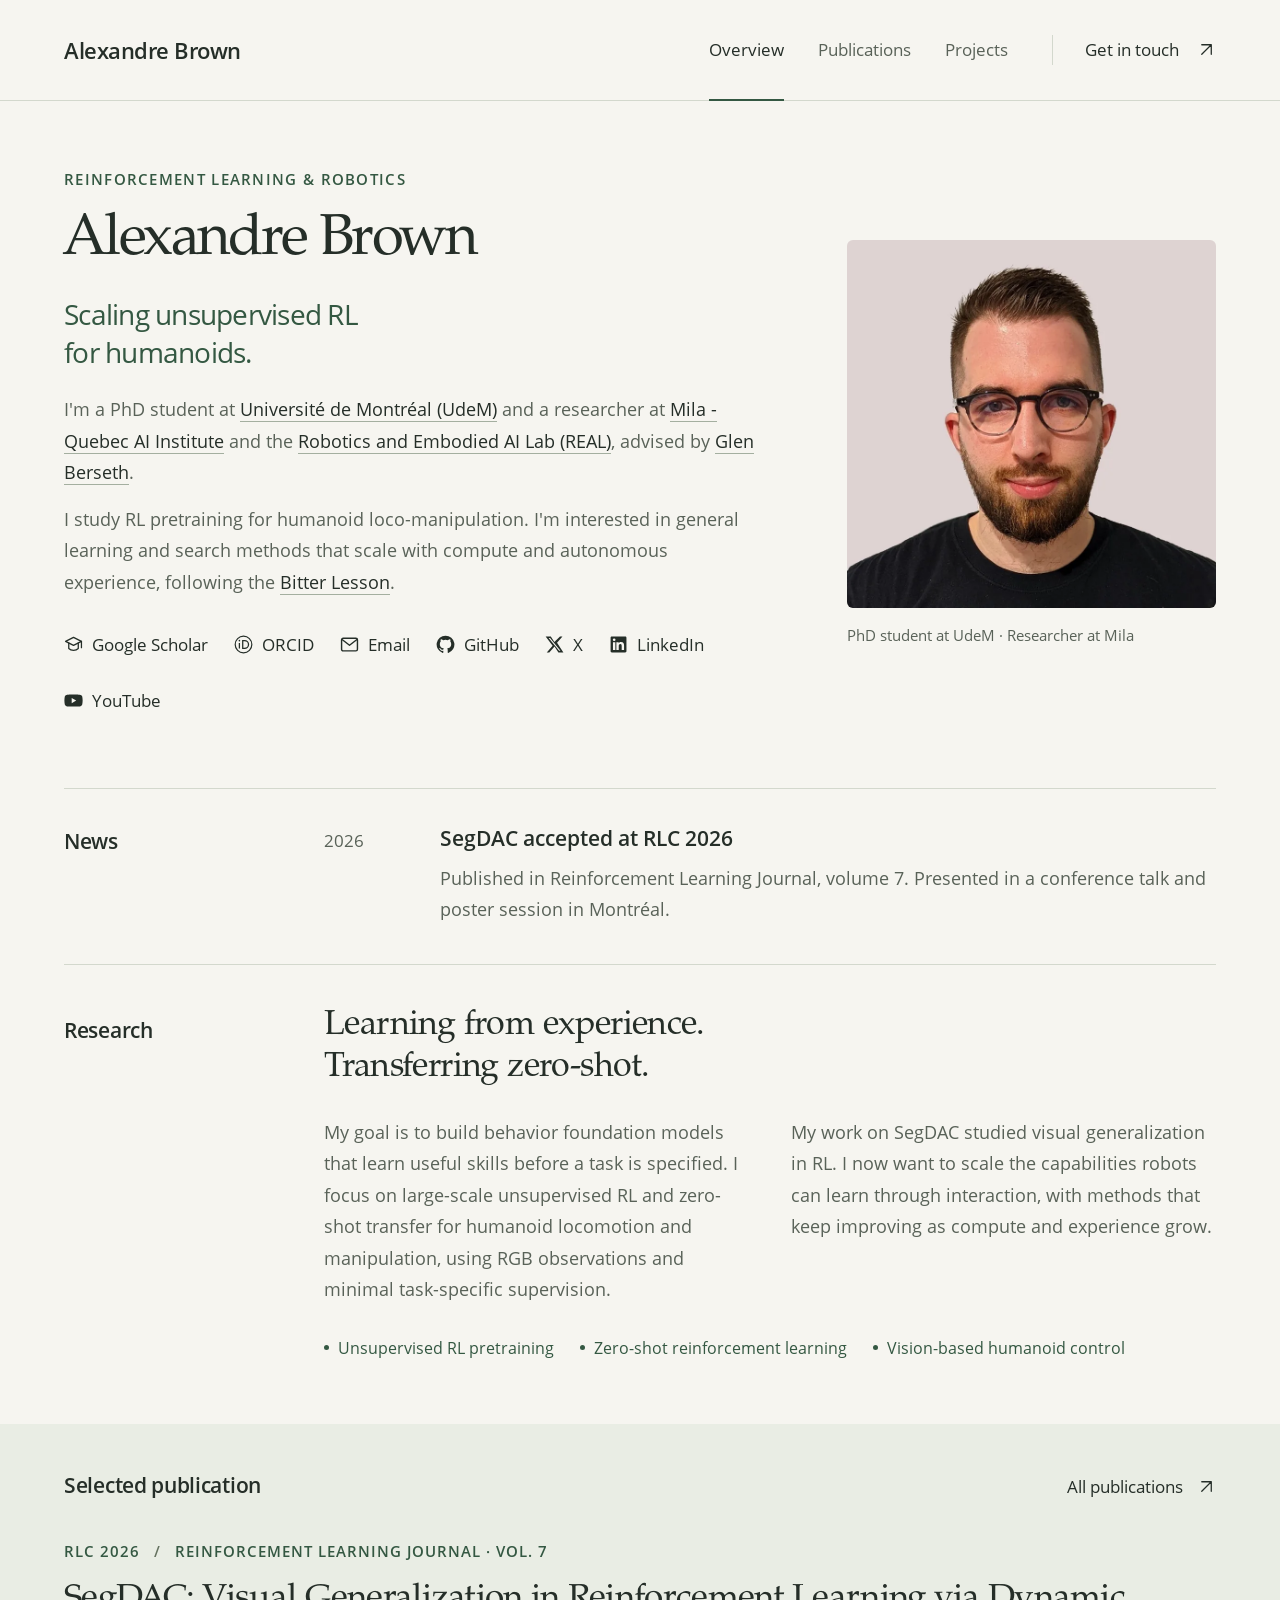
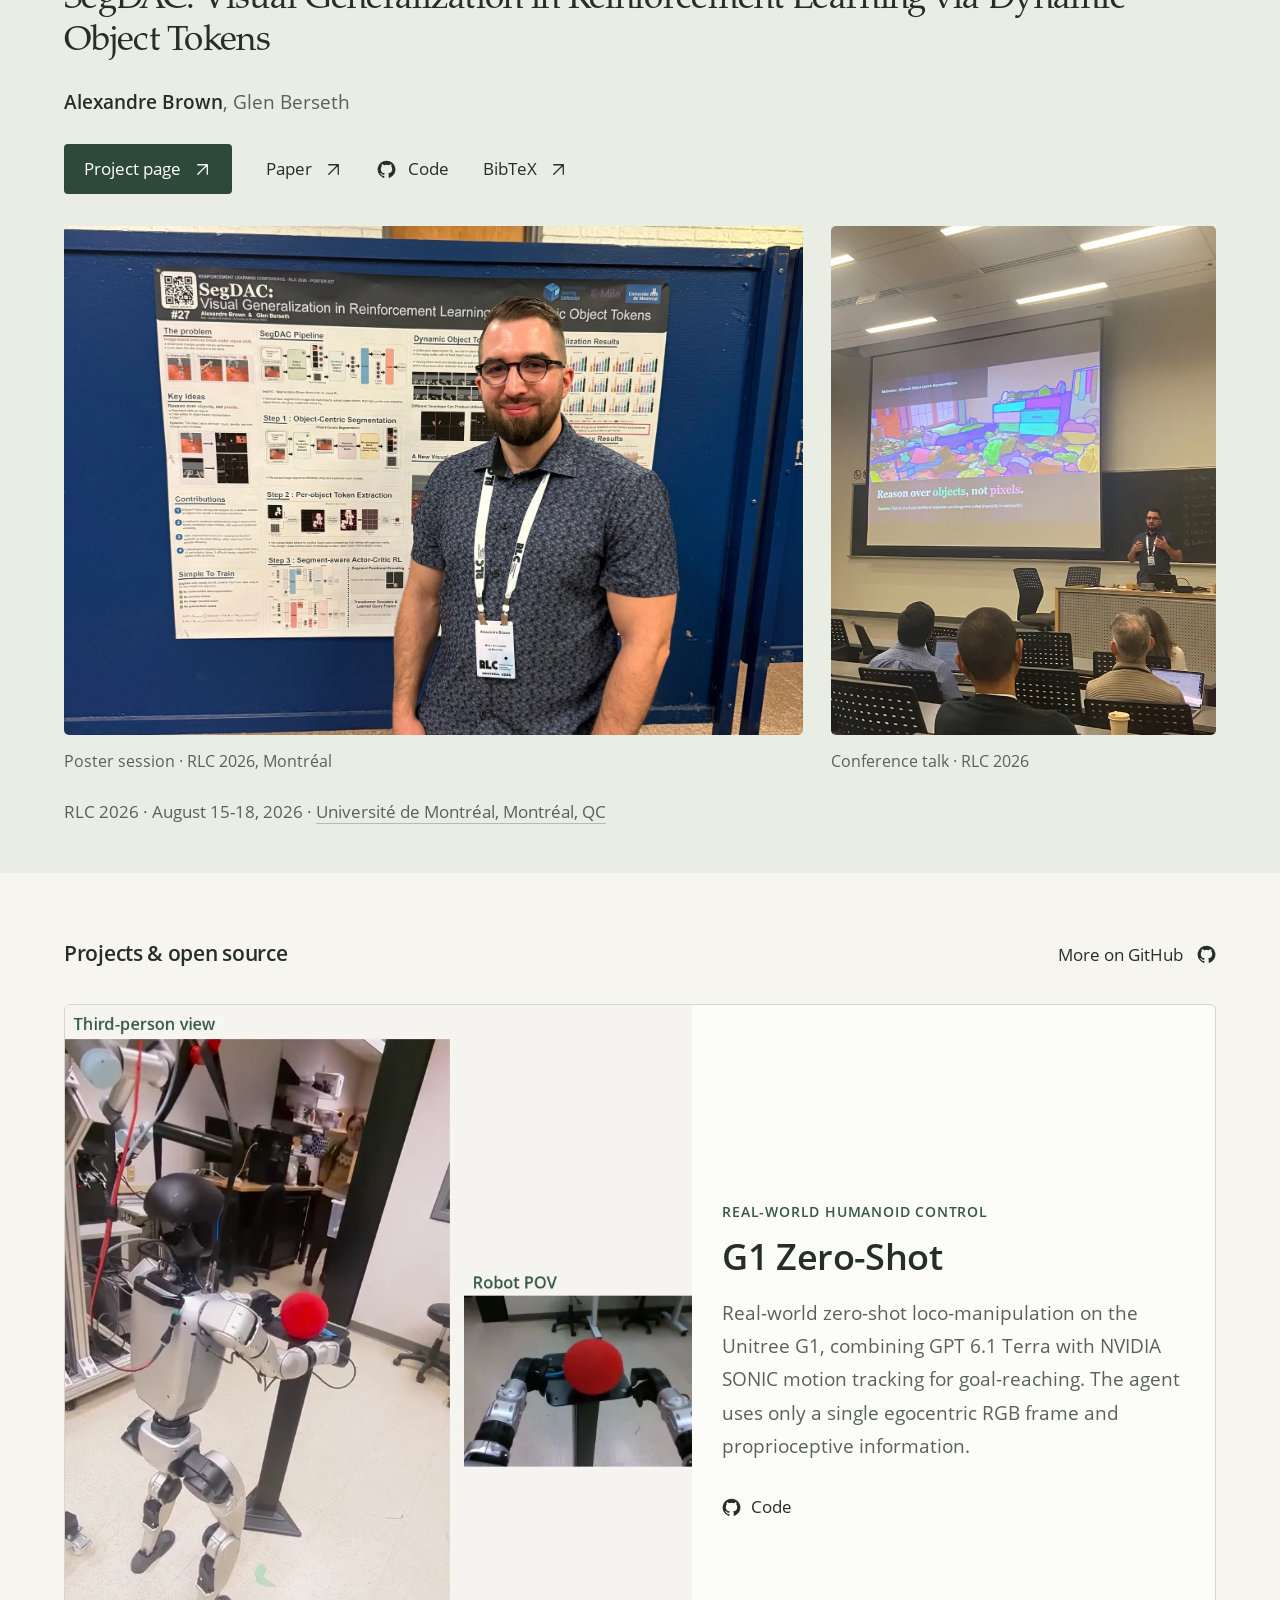
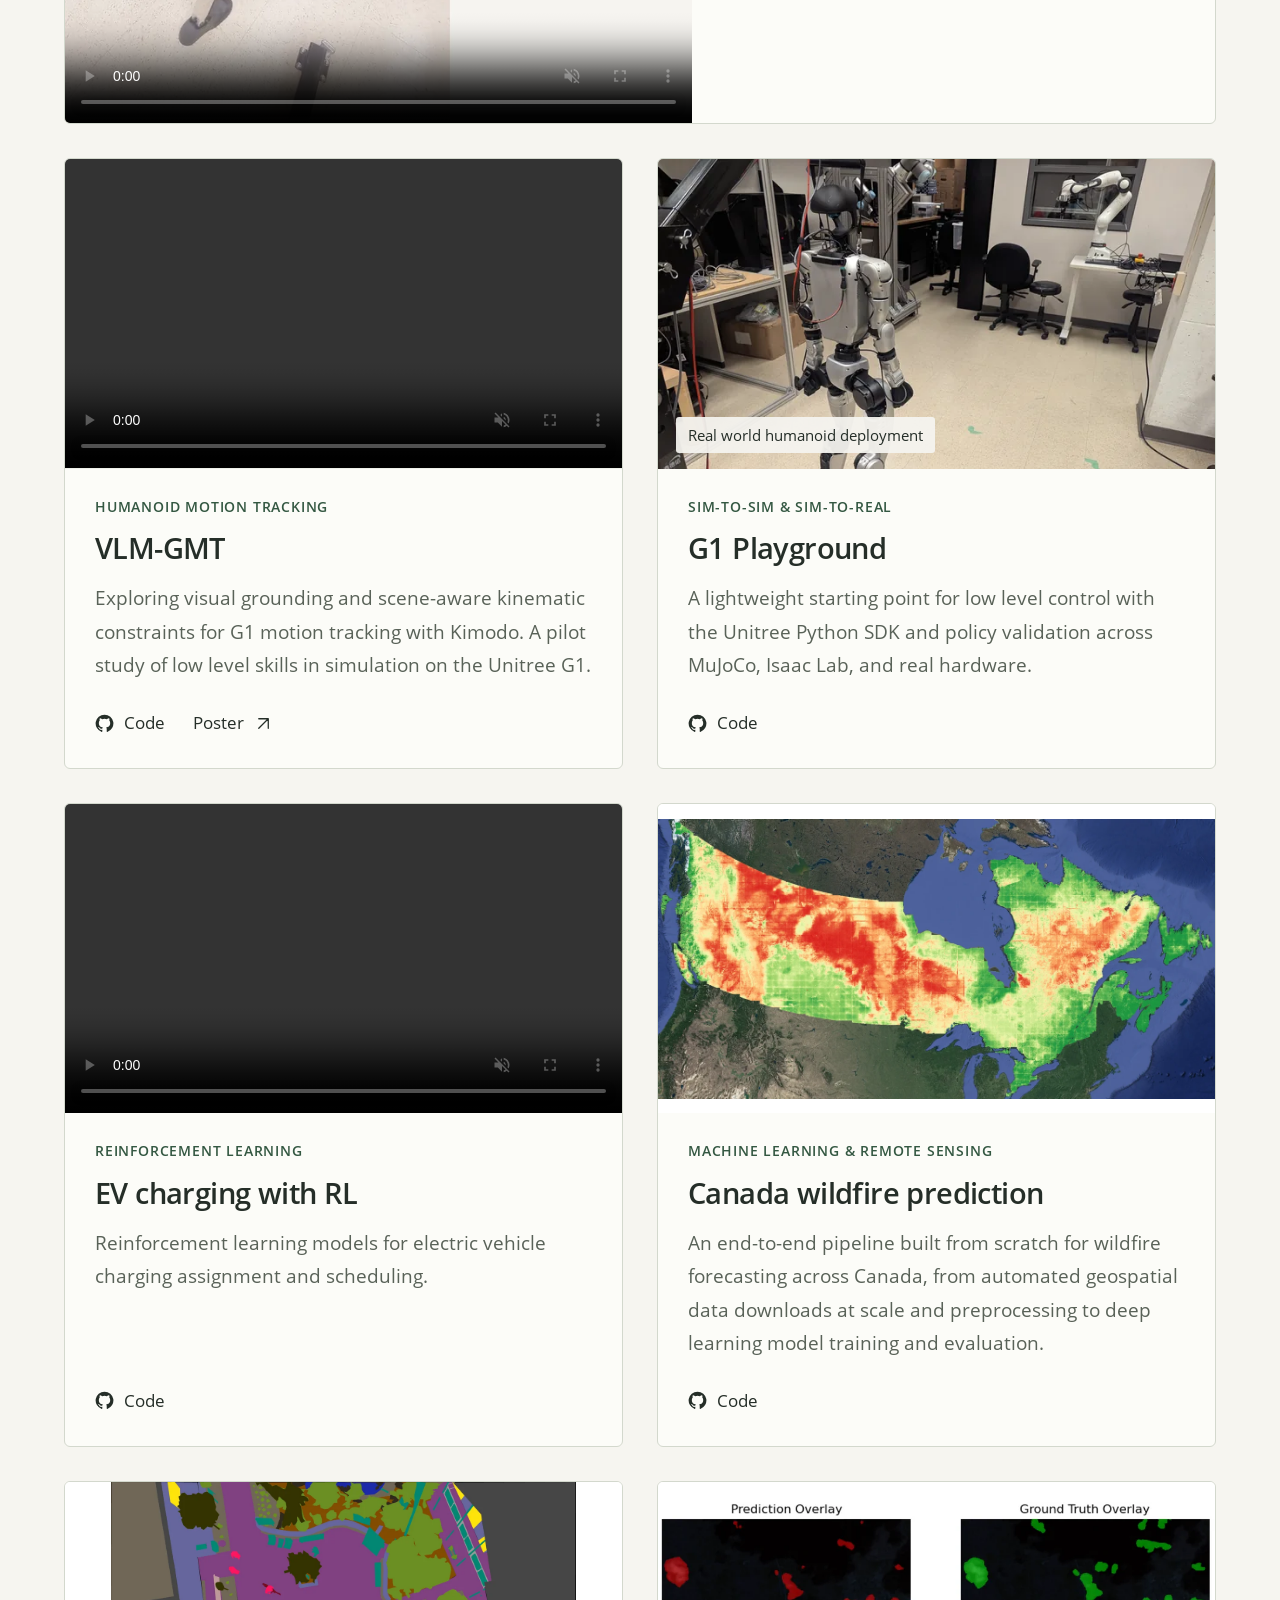
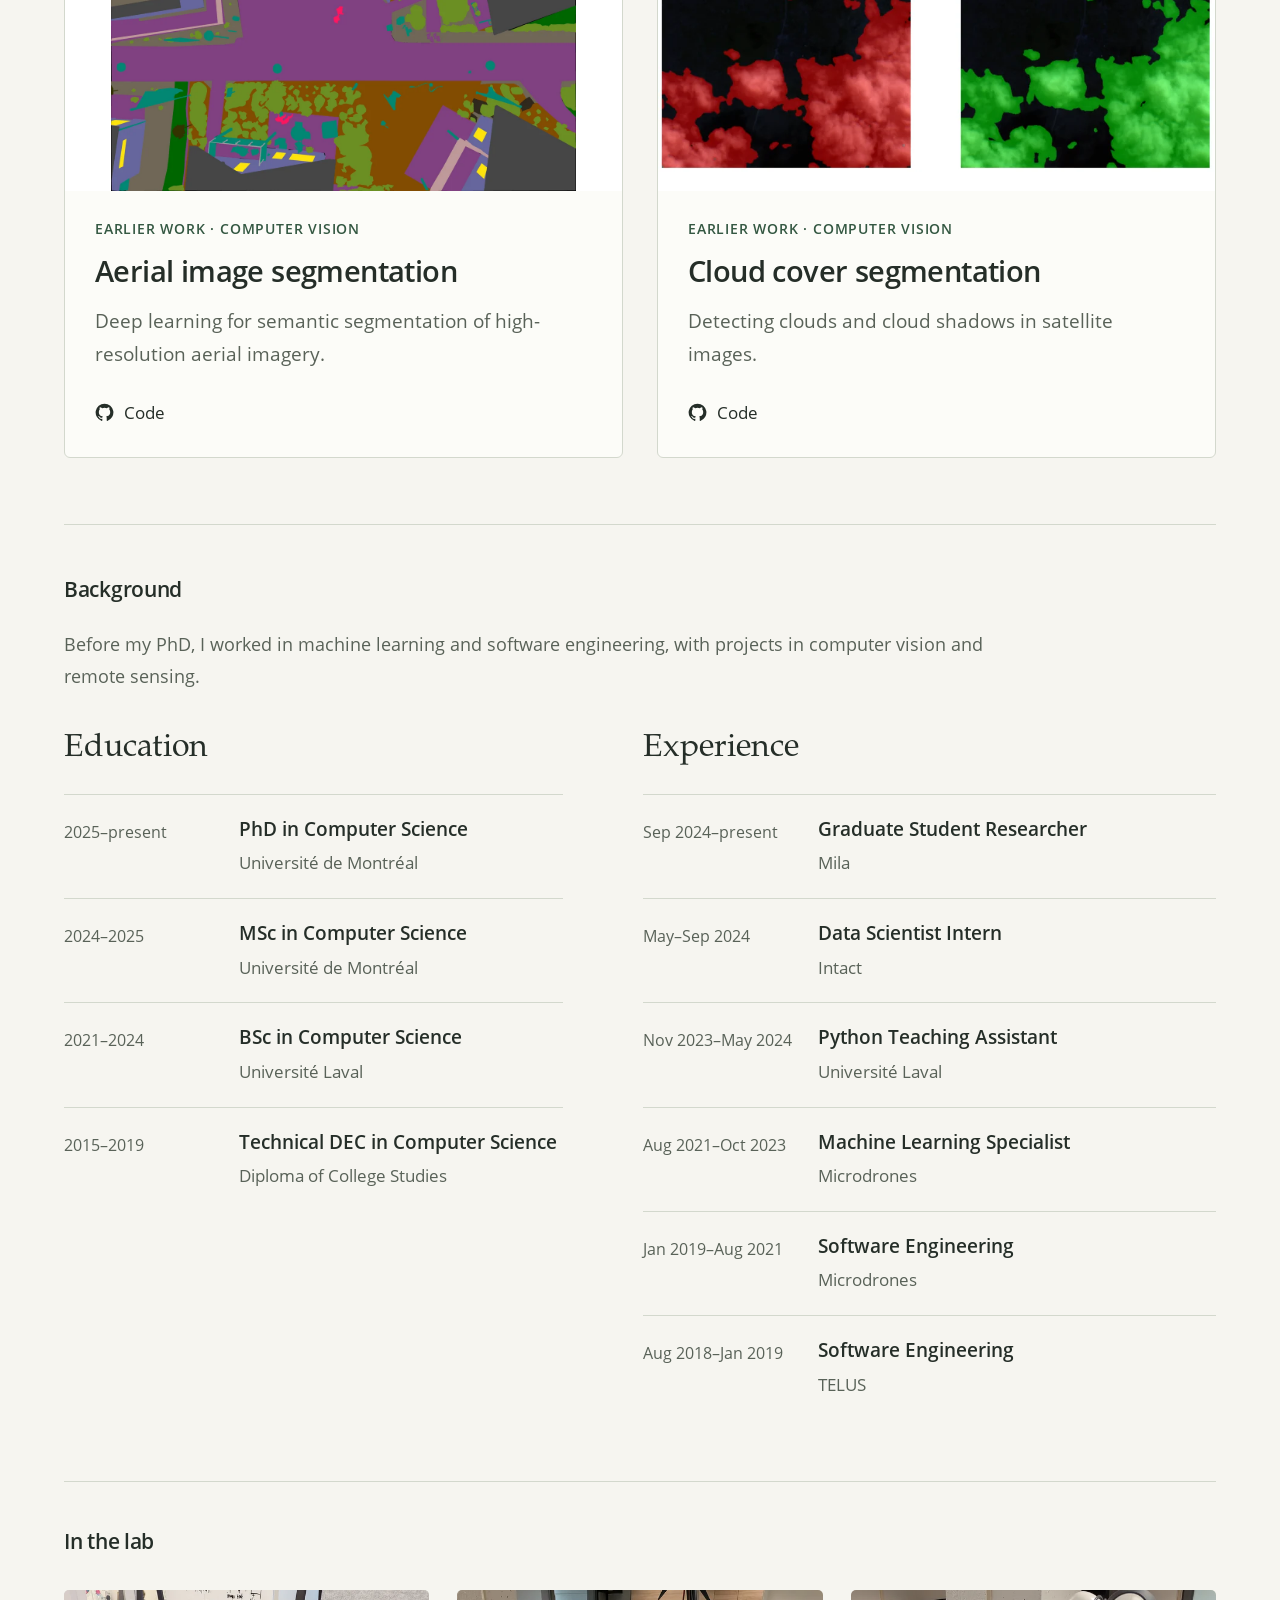
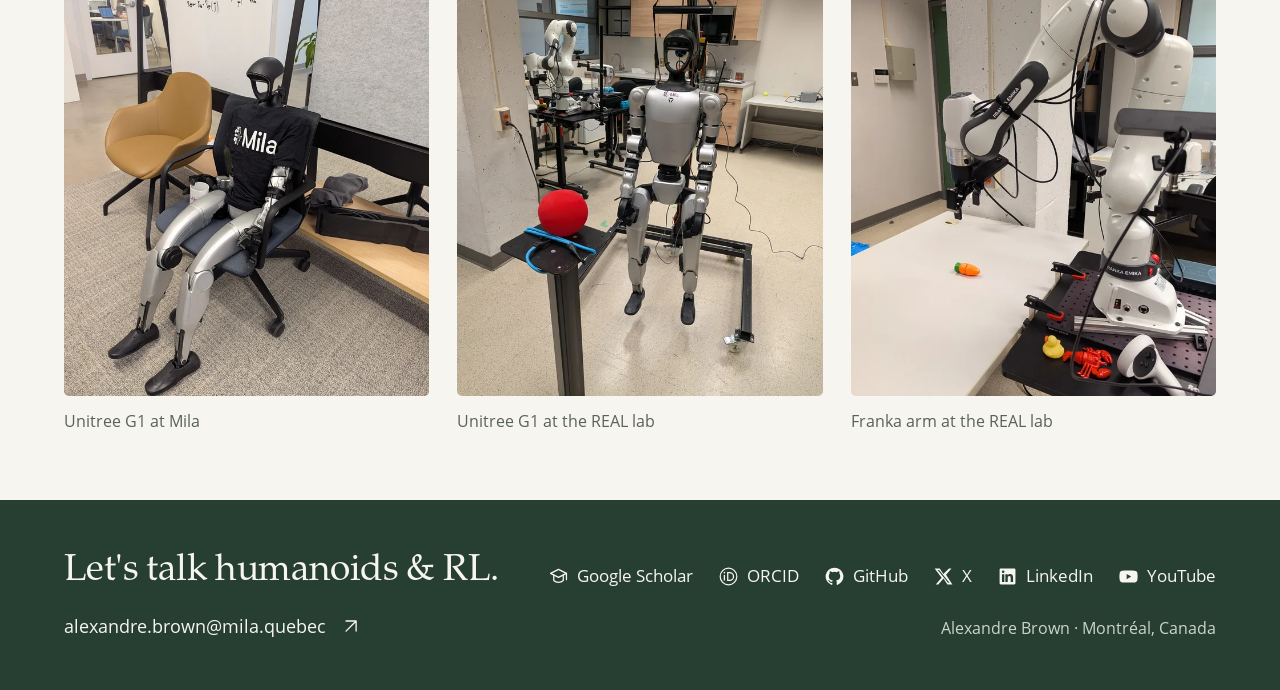
==== commit 68793f10: "Added g1 zero shot project" ====
--- a/index.html
+++ b/index.html
@@ -211,6 +211,28 @@
                     </svg></a>
             </div>
             <div class="projects-grid">
+                <article class="project-card project-card-featured" id="g1-zero-shot">
+                    <div class="project-visual project-video">
+                        <video autoplay loop muted playsinline controls preload="metadata" width="880" height="1008"
+                            poster="assets/images/g1-zero-shot-real-frames-poster.webp"
+                            aria-label="Synchronized third-person and robot POV views of Unitree G1 zero-shot loco-manipulation">
+                            <source src="assets/videos/g1-zero-shot-real-frames.mp4" type="video/mp4">
+                            <a href="assets/videos/g1-zero-shot-real-frames.mp4">Watch the synchronized G1 Zero-Shot demo</a>
+                        </video>
+                    </div>
+                    <div class="project-copy">
+                        <p class="eyebrow">Real-world humanoid control</p>
+                        <h3><a href="https://github.com/AlexandreBrown/G1-Zero-Shot" target="_blank"
+                                rel="noopener noreferrer">G1 Zero-Shot</a></h3>
+                        <p>Real-world zero-shot loco-manipulation on the Unitree G1, combining GPT 6.1 Terra with
+                            NVIDIA SONIC motion tracking for goal-reaching. The agent uses only a single egocentric
+                            RGB frame and proprioceptive information.</p>
+                        <div class="project-links"><a href="https://github.com/AlexandreBrown/G1-Zero-Shot"
+                                target="_blank" rel="noopener noreferrer"><svg class="icon" aria-hidden="true">
+                                    <use href="#icon-github"></use>
+                                </svg> Code</a></div>
+                    </div>
+                </article>
                 <article class="project-card">
                     <div class="project-visual project-video">
                         <video autoplay muted playsinline controls preload="metadata" width="1000" height="500"
--- a/assets/style.css
+++ b/assets/style.css
@@ -141,6 +141,11 @@
 .project-links a { display: inline-flex; align-items: center; gap: 10px; text-decoration: none; min-height: 40px; }
 .project-links a:hover { text-decoration: underline; }
 .project-video video { display: block; width: 100%; height: 100%; object-fit: contain; }
+.project-card-featured { grid-column: 1 / -1; display: grid; grid-template-columns: minmax(0, 1.2fr) minmax(0, 1fr); }
+.project-card-featured .project-visual { aspect-ratio: 880 / 1008; }
+.project-card-featured .project-copy { align-self: center; width: 100%; padding: 30px; }
+.project-card-featured .project-copy h3 { font-size: 36px; }
+.project-card-featured .project-links { margin-top: 24px; padding-top: 0; }
 .background-section { padding-block: 46px 62px; }
 .background-intro { max-width: 960px; color: var(--muted); margin-top: 21px; }
 .background-grid { display: grid; grid-template-columns: 1fr 1.15fr; gap: 80px; margin-top: 37px; }
@@ -308,6 +313,9 @@
   .conference-note { font-size: 16px; line-height: 1.8; margin-top: 23px; }
   .projects-section { padding-block: 37px 40px; }
   .projects-grid { grid-template-columns: 1fr; gap: 26px; margin-top: 26px; }
+  .project-card-featured { display: flex; }
+  .project-card-featured .project-copy { padding: 22px; }
+  .project-card-featured .project-copy h3 { font-size: 29px; }
   .project-visual { aspect-ratio: 1.6; }
   .project-copy { padding: 22px; }
   .project-copy h3 { font-size: 27px; margin-top: 9px; }
